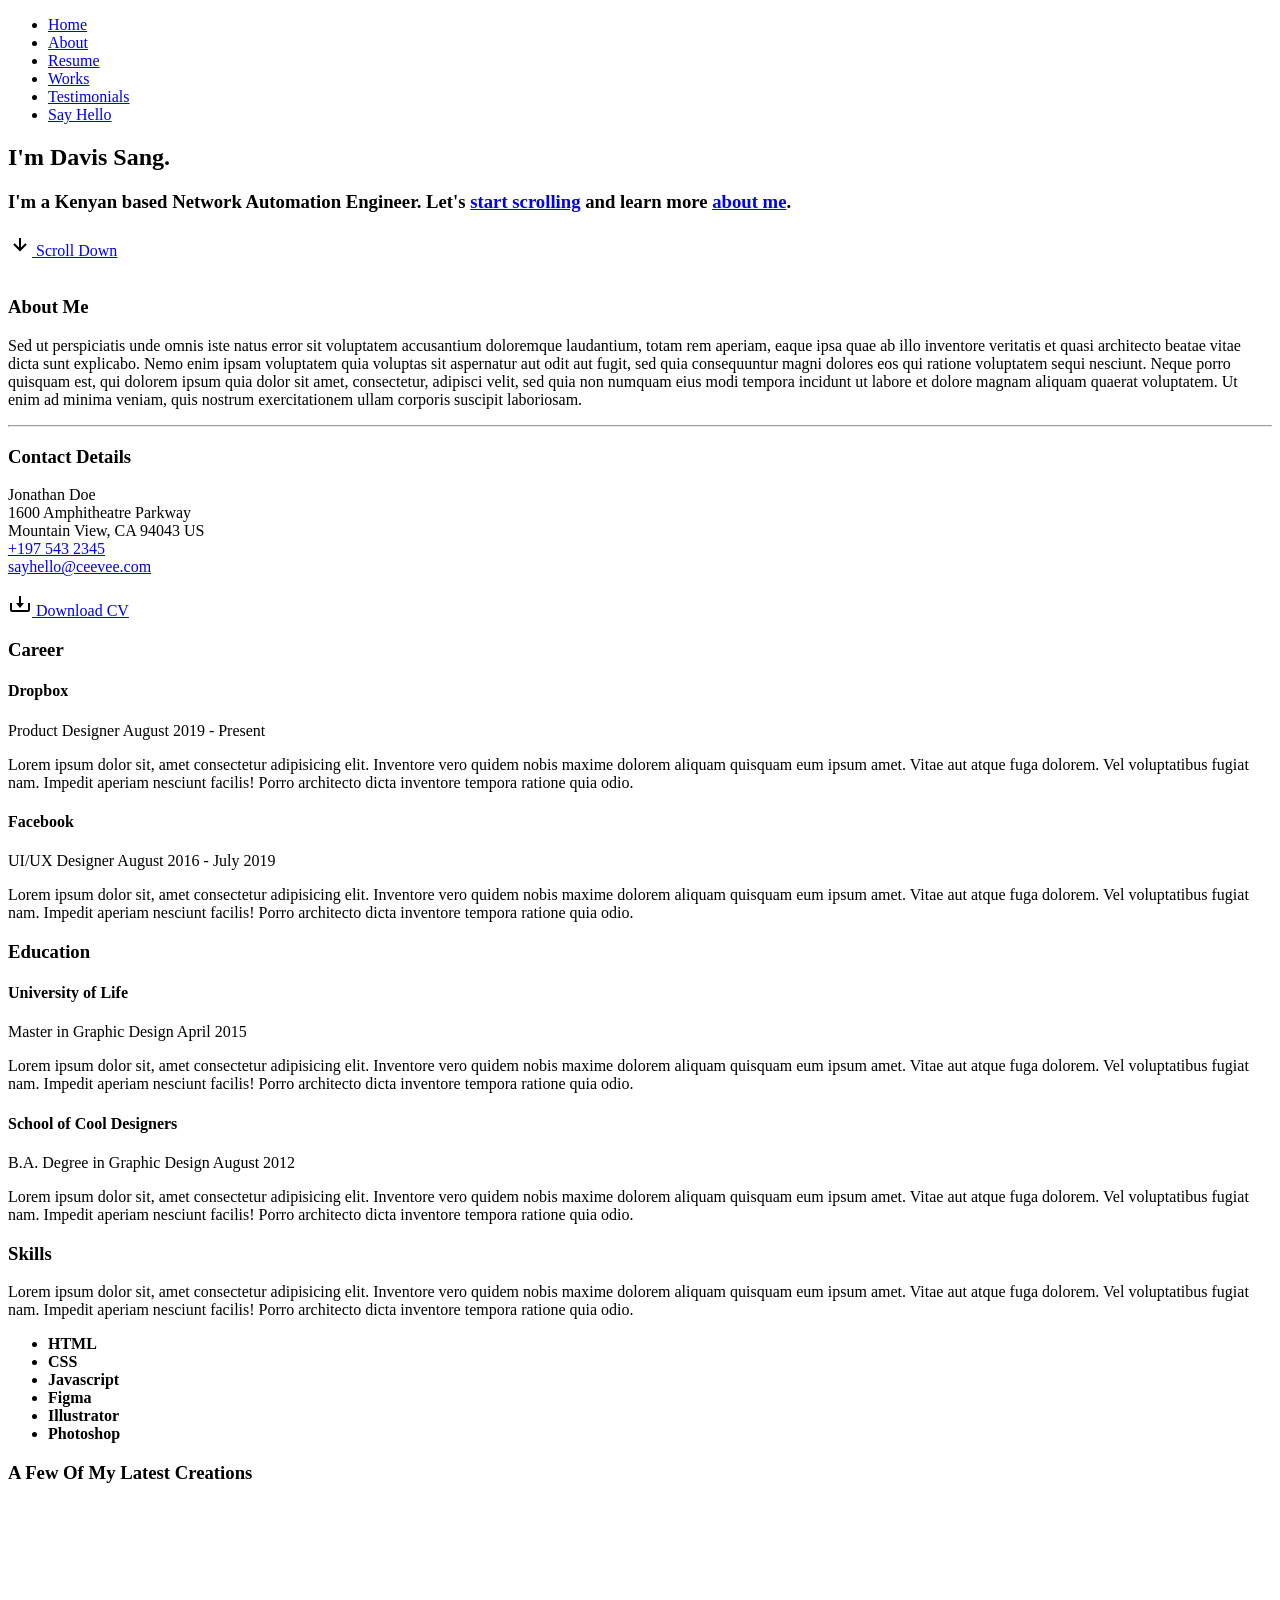
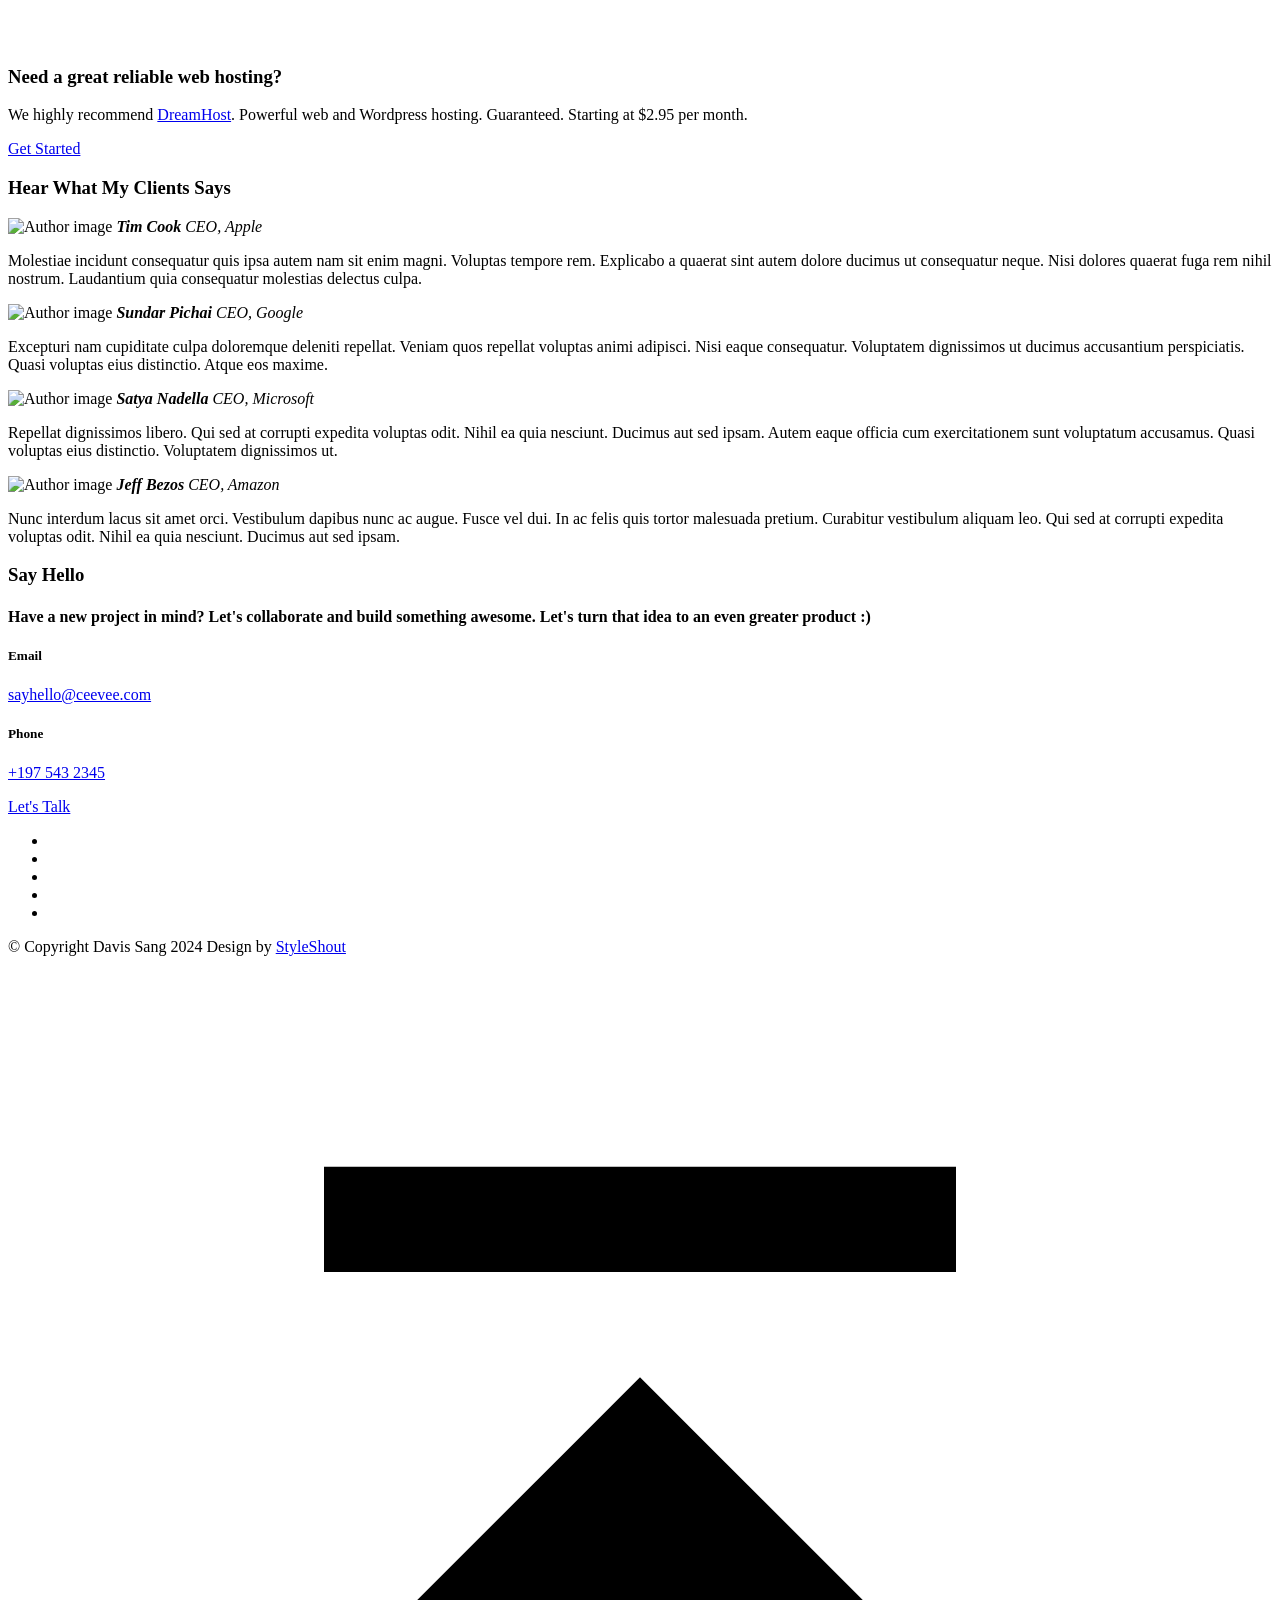
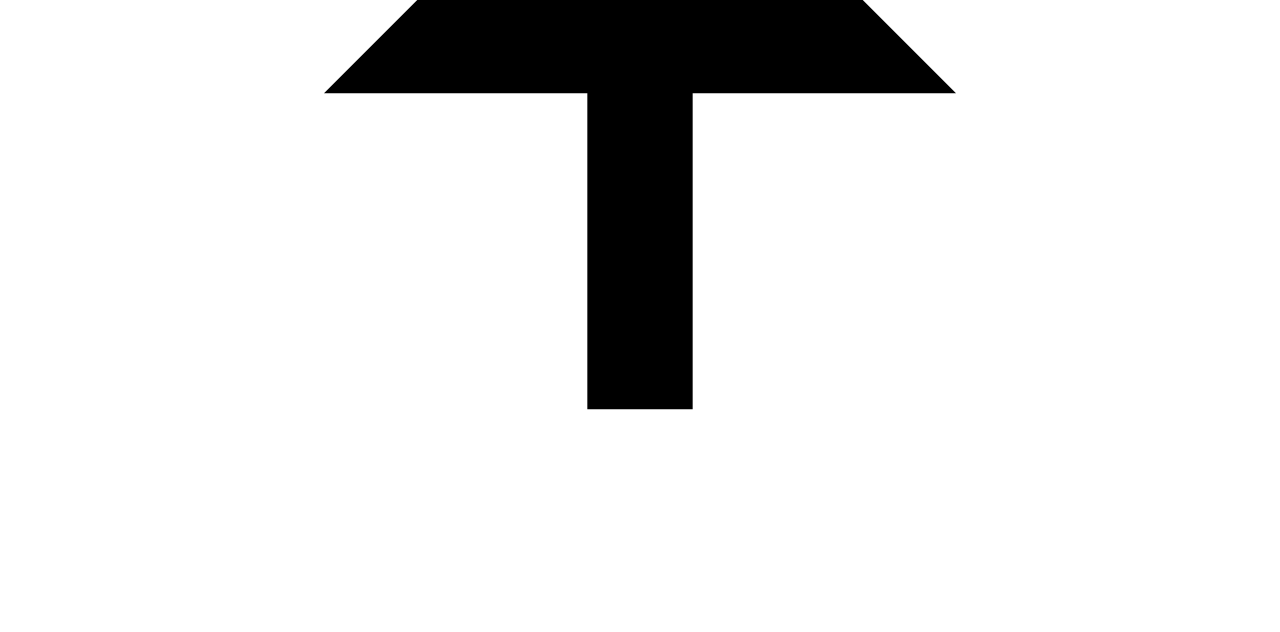
==== index.html @ 1fb1bf5a "chore: boiler plate files for cloud resume" ====
<!DOCTYPE html>
<html class="no-js" lang="en">

<head>

    <!--- basic page needs
    ================================================== -->
    <meta charset="utf-8">
    <title>Ceevee 2.0</title>
    <meta name="description" content="">
    <meta name="author" content="">

    <!-- mobile specific metas
    ================================================== -->
    <meta name="viewport" content="width=device-width, initial-scale=1">

    <!-- CSS
    ================================================== -->
    <link rel="stylesheet" href="css/styles.css">
    <link rel="stylesheet" href="css/vendor.css">

    <!-- script
    ================================================== -->
    <script defer src="js/vendor/fontawesome/all.min.js"></script>

    <!-- favicons
    ================================================== -->
    <link rel="apple-touch-icon" sizes="180x180" href="apple-touch-icon.png">
    <link rel="icon" type="image/png" sizes="32x32" href="favicon-32x32.png">
    <link rel="icon" type="image/png" sizes="16x16" href="favicon-16x16.png">
    <link rel="manifest" href="site.webmanifest">

</head>

<body id="top" class="ss-preload">


    <!-- preloader
    ================================================== -->
    <div id="preloader">
        <div id="loader"></div>
    </div>


    <!-- header
    ================================================== -->
    <header class="s-header">
        <div class="row s-header__nav-wrap">
            <nav class="s-header__nav">
                <ul>
                    <li class="current"><a class="smoothscroll" href="#hero">Home</a></li>
                    <li><a class="smoothscroll" href="#about">About</a></li>
                    <li><a class="smoothscroll" href="#resume">Resume</a></li>
                    <li><a class="smoothscroll" href="#portfolio">Works</a></li>
                    <li><a class="smoothscroll" href="#testimonials">Testimonials</a></li>
                    <li><a class="smoothscroll" href="#contact">Say Hello</a></li>
                </ul>
            </nav>
        </div> <!-- end row -->

        <a class="s-header__menu-toggle" href="#0" title="Menu">
            <span class="s-header__menu-icon"></span>
        </a>
    </header> <!-- end s-header -->


    <!-- hero
    ================================================== -->
    <section id="hero" class="s-hero target-section">

        <div class="s-hero__bg rellax" data-rellax-speed="-7"></div>

        <div class="row s-hero__content">
            <div class="column">

                <div class="s-hero__content-about">

                    <h1>I'm Davis Sang.</h1>

                    <h3>
                        I'm a Kenyan based <span> Network Automation Engineer</span>.
                        Let's <a class="smoothscroll" href="#about">start scrolling</a> and learn more <a
                            class="smoothscroll" href="#about">about me</a>.
                    </h3>

                    <div class="s-hero__content-social">
                        <a href="#0"><i class="fab fa-facebook-square" aria-hidden="true"></i></a>
                        <a href="#0"><i class="fab fa-twitter" aria-hidden="true"></i></a>
                        <a href="#0"><i class="fab fa-instagram" aria-hidden="true"></i></a>
                        <a href="#0"><i class="fab fa-dribbble" aria-hidden="true"></i></a>
                        <a href="#0"><i class="fab fa-behance" aria-hidden="true"></i></a>
                        <a href="#0"><i class="fab fa-linkedin" aria-hidden="true"></i></a>
                    </div>

                </div> <!-- end s-hero__content-about -->

            </div>
        </div> <!-- s-hero__content -->

        <div class="s-hero__scroll">
            <a href="#about" class="s-hero__scroll-link smoothscroll">
                <span class="scroll-arrow">
                    <svg xmlns="http://www.w3.org/2000/svg" width="24" height="24" viewBox="0 0 24 24"
                        style="fill:rgba(0, 0, 0, 1);transform:;-ms-filter:">
                        <path
                            d="M18.707 12.707L17.293 11.293 13 15.586 13 6 11 6 11 15.586 6.707 11.293 5.293 12.707 12 19.414z">
                        </path>
                    </svg>
                </span>
                <span class="scroll-text">Scroll Down</span>
            </a>
        </div> <!-- s-hero__scroll -->

    </section> <!-- end s-hero -->


    <!-- about
    ================================================== -->
    <section id="about" class="s-about target-section">

        <div class="row">
            <div class="column large-3 tab-12">
                <img class="s-about__pic" src="images/avatars/user-06.jpg" alt="">
            </div>
            <div class="column large-9 tab-12 s-about__content">
                <h3>About Me</h3>
                <p>
                    Sed ut perspiciatis unde omnis iste natus error sit voluptatem
                    accusantium doloremque laudantium, totam rem aperiam, eaque ipsa
                    quae ab illo inventore veritatis et quasi architecto beatae vitae
                    dicta sunt explicabo. Nemo enim ipsam voluptatem quia voluptas sit
                    aspernatur aut odit aut fugit, sed quia consequuntur magni dolores
                    eos qui ratione voluptatem sequi nesciunt. Neque porro quisquam est,
                    qui dolorem ipsum quia dolor sit amet, consectetur, adipisci velit,
                    sed quia non numquam eius modi tempora incidunt ut labore et dolore
                    magnam aliquam quaerat voluptatem. Ut enim ad minima veniam, quis
                    nostrum exercitationem ullam corporis suscipit laboriosam.
                </p>

                <hr>

                <div class="row s-about__content-bottom">
                    <div class="column w-1000-stack">
                        <h3>Contact Details</h3>

                        <p>
                            Jonathan Doe <br>
                            1600 Amphitheatre Parkway <br>
                            Mountain View, CA 94043 US <br>
                            <a href="tel:+1975432345">+197 543 2345</a> <br>
                            <a href="mailto:#0">sayhello@ceevee.com</a>
                        </p>

                    </div>
                    <div class="column w-1000-stack">
                        <a href="#0" class="btn btn--download">
                            <svg xmlns="http://www.w3.org/2000/svg" width="24" height="24" viewBox="0 0 24 24"
                                style="fill:rgba(0, 0, 0, 1);transform:;-ms-filter:">
                                <path d="M12 16L16 11 13 11 13 4 11 4 11 11 8 11z"></path>
                                <path d="M20,18H4v-7H2v7c0,1.103,0.897,2,2,2h16c1.103,0,2-0.897,2-2v-7h-2V18z"></path>
                            </svg>
                            Download CV
                        </a>
                    </div>
                </div>
            </div>
        </div> <!-- end row -->

    </section> <!-- end s-about -->


    <!-- resume
    ================================================== -->
    <section id="resume" class="s-resume target-section">

        <div class="row s-resume__section">
            <div class="column large-3 tab-12">
                <h3 class="section-header-allcaps">Career</h3>
            </div>
            <div class="column large-9 tab-12">
                <div class="resume-block">

                    <div class="resume-block__header">
                        <h4 class="h3">Dropbox</h4>
                        <p class="resume-block__header-meta">
                            <span>Product Designer</span>
                            <span class="resume-block__header-date">
                                August 2019 - Present
                            </span>
                        </p>
                    </div>

                    <p>
                        Lorem ipsum dolor sit, amet consectetur adipisicing elit. Inventore
                        vero quidem nobis maxime dolorem aliquam quisquam eum ipsum amet. Vitae
                        aut atque fuga dolorem. Vel voluptatibus fugiat nam. Impedit aperiam
                        nesciunt facilis! Porro architecto dicta inventore tempora ratione quia odio.
                    </p>

                </div> <!-- end resume-block -->

                <div class="resume-block">

                    <div class="resume-block__header">
                        <h4 class="h3">Facebook</h4>
                        <p class="resume-block__header-meta">
                            <span>UI/UX Designer</span>
                            <span class="resume-block__header-date">
                                August 2016 - July 2019
                            </span>
                        </p>
                    </div>

                    <p>
                        Lorem ipsum dolor sit, amet consectetur adipisicing elit. Inventore
                        vero quidem nobis maxime dolorem aliquam quisquam eum ipsum amet. Vitae
                        aut atque fuga dolorem. Vel voluptatibus fugiat nam. Impedit aperiam
                        nesciunt facilis! Porro architecto dicta inventore tempora ratione quia odio.
                    </p>

                </div> <!-- end resume-block -->
            </div>
        </div> <!-- s-resume__section -->


        <div class="row s-resume__section">
            <div class="column large-3 tab-12">
                <h3 class="section-header-allcaps">Education</h3>
            </div>
            <div class="column large-9 tab-12">
                <div class="resume-block">

                    <div class="resume-block__header">
                        <h4 class="h3">University of Life</h4>
                        <p class="resume-block__header-meta">
                            <span>Master in Graphic Design</span>
                            <span class="resume-block__header-date">
                                April 2015
                            </span>
                        </p>
                    </div>

                    <p>
                        Lorem ipsum dolor sit, amet consectetur adipisicing elit. Inventore
                        vero quidem nobis maxime dolorem aliquam quisquam eum ipsum amet. Vitae
                        aut atque fuga dolorem. Vel voluptatibus fugiat nam. Impedit aperiam
                        nesciunt facilis! Porro architecto dicta inventore tempora ratione quia odio.
                    </p>

                </div> <!-- end resume-block -->

                <div class="resume-block">

                    <div class="resume-block__header">
                        <h4 class="h3">School of Cool Designers</h4>
                        <p class="resume-block__header-meta">
                            <span>B.A. Degree in Graphic Design</span>
                            <span class="resume-block__header-date">
                                August 2012
                            </span>
                        </p>
                    </div>

                    <p>
                        Lorem ipsum dolor sit, amet consectetur adipisicing elit. Inventore
                        vero quidem nobis maxime dolorem aliquam quisquam eum ipsum amet. Vitae
                        aut atque fuga dolorem. Vel voluptatibus fugiat nam. Impedit aperiam
                        nesciunt facilis! Porro architecto dicta inventore tempora ratione quia odio.
                    </p>

                </div> <!-- end resume-block -->
            </div>
        </div> <!-- s-resume__section -->


        <div class="row s-resume__section">
            <div class="column large-3 tab-12">
                <h3 class="section-header-allcaps">Skills</h3>
            </div>
            <div class="column large-9 tab-12">
                <div class="resume-block">

                    <p>
                        Lorem ipsum dolor sit, amet consectetur adipisicing elit. Inventore
                        vero quidem nobis maxime dolorem aliquam quisquam eum ipsum amet. Vitae
                        aut atque fuga dolorem. Vel voluptatibus fugiat nam. Impedit aperiam
                        nesciunt facilis! Porro architecto dicta inventore tempora ratione quia odio.
                    </p>

                    <ul class="skill-bars-fat">
                        <li>
                            <div class="progress percent85"></div>
                            <strong>HTML</strong>
                        </li>
                        <li>
                            <div class="progress percent85"></div>
                            <strong>CSS</strong>
                        </li>
                        <li>
                            <div class="progress percent65"></div>
                            <strong>Javascript</strong>
                        </li>
                        <li>
                            <div class="progress percent90"></div>
                            <strong>Figma</strong>
                        </li>
                        <li>
                            <div class="progress percent75"></div>
                            <strong>Illustrator</strong>
                        </li>
                        <li>
                            <div class="progress percent60"></div>
                            <strong>Photoshop</strong>
                        </li>
                    </ul>

                </div> <!-- end resume-block -->

            </div>
        </div> <!-- s-resume__section -->

    </section> <!-- end s-resume -->


    <!-- portfolio
    ================================================== -->
    <section id="portfolio" class="s-portfolio target-section">

        <div class="row s-portfolio__header">
            <div class="column large-12">
                <h3>A Few Of My Latest Creations</h3>
            </div>
        </div>

        <div class="row collapse block-large-1-4 block-medium-1-3 block-tab-1-2 block-500-stack folio-list">

            <div class="column folio-item">
                <a href="#modal-01" class="folio-item__thumb">
                    <img src="images/portfolio/droplet.jpg" srcset="images/portfolio/droplet.jpg 1x, 
                                 images/portfolio/droplet@2x.jpg 2x" alt="">
                </a>
            </div> <!-- end folio-item -->

            <div class="column folio-item">
                <a href="#modal-02" class="folio-item__thumb">
                    <img src="images/portfolio/lamp.jpg" srcset="images/portfolio/lamp.jpg 1x, 
                                 images/portfolio/lamp@2x.jpg 2x" alt="">
                </a>
            </div> <!-- end folio-item -->

            <div class="column folio-item">
                <a href="#modal-03" class="folio-item__thumb">
                    <img src="images/portfolio/minimalismo.jpg" srcset="images/portfolio/minimalismo.jpg 1x, 
                                 images/portfolio/minimalismo@2x.jpg 2x" alt="">
                </a>
            </div> <!-- end folio-item -->

            <div class="column folio-item">
                <a href="#modal-04" class="folio-item__thumb">
                    <img src="images/portfolio/shutterbug.jpg" srcset="images/portfolio/shutterbug.jpg 1x, 
                                 images/portfolio/shutterbug@2x.jpg 2x" alt="">
                </a>
            </div> <!-- end folio-item -->

            <div class="column folio-item">
                <a href="#modal-05" class="folio-item__thumb">
                    <img src="images/portfolio/fuji.jpg" srcset="images/portfolio/fuji.jpg 1x, 
                                 images/portfolio/fuji@2x.jpg 2x" alt="">
                </a>
            </div> <!-- end folio-item -->

            <div class="column folio-item">
                <a href="#modal-06" class="folio-item__thumb">
                    <img src="images/portfolio/skaterboy.jpg" srcset="images/portfolio/skaterboy.jpg 1x, 
                                 images/portfolio/skaterboy@2x.jpg 2x" alt="">
                </a>
            </div> <!-- end folio-item -->

            <div class="column folio-item">
                <a href="#modal-07" class="folio-item__thumb">
                    <img src="images/portfolio/rucksack.jpg" srcset="images/portfolio/rucksack.jpg 1x, 
                                 images/portfolio/rucksack@2x.jpg 2x" alt="">
                </a>
            </div> <!-- end folio-item -->

            <div class="column folio-item">
                <a href="#modal-08" class="folio-item__thumb">
                    <img src="images/portfolio/sanddunes.jpg" srcset="images/portfolio/sanddunes.jpg 1x, 
                                 images/portfolio/sanddunes@2x.jpg 2x" alt="">
                </a>
            </div> <!-- end folio-item -->

        </div> <!-- end folio-list -->


        <!-- Modal Templates Popup
        =========================================================== -->
        <div id="modal-01" hidden>
            <div class="modal-popup">
                <img src="images/portfolio/gallery/g-droplet.jpg" alt="" />

                <div class="modal-popup__desc">
                    <h5>Droplet</h5>
                    <p>Odio soluta enim quos sit asperiores rerum rerum repudiandae cum. Vel voluptatem alias qui
                        assumenda iure et expedita voluptatem. Ratione officiis quae.</p>
                    <ul class="modal-popup__cat">
                        <li>Branding</li>
                        <li>Product Design</li>
                    </ul>
                </div>

                <a href="https://www.behance.net/" class="modal-popup__details">Project link</a>
            </div>
        </div> <!-- end modal -->

        <div id="modal-02" hidden>
            <div class="modal-popup">
                <img src="images/portfolio/gallery/g-lamp.jpg" alt="" />

                <div class="modal-popup__desc">
                    <h5>The Lamp</h5>
                    <p>Proin gravida nibh vel velit auctor aliquet. Aenean sollicitudin, lorem quis bibendum auctor,
                        nisi elit consequat ipsum, nec sagittis sem nibh id elit.</p>
                    <ul class="modal-popup__cat">
                        <li>Branding</li>
                    </ul>
                </div>

                <a href="https://www.behance.net/" class="modal-popup__details">Project link</a>
            </div>
        </div> <!-- end modal -->

        <div id="modal-03" hidden>
            <div class="modal-popup">
                <img src="images/portfolio/gallery/g-minimalismo.jpg" alt="" />

                <div class="modal-popup__desc">
                    <h5>Minimalismo</h5>
                    <p>Exercitationem reprehenderit quod explicabo consequatur aliquid ut magni ut. Deleniti quo
                        corrupti illum velit eveniet ratione necessitatibus ipsam mollitia.</p>
                    <ul class="modal-popup__cat">
                        <li>Product Design</li>
                    </ul>
                </div>

                <a href="https://www.behance.net/" class="modal-popup__details">Project link</a>
            </div>
        </div> <!-- end modal -->

        <div id="modal-04" hidden>
            <div class="modal-popup">
                <img src="images/portfolio/gallery/g-shutterbug.jpg" alt="" />

                <div class="modal-popup__desc">
                    <h5>Shutterbug</h5>
                    <p>Dolores velit qui quos nobis. Aliquam delectus voluptas quos possimus non voluptatem voluptas
                        voluptas. Est doloribus eligendi porro doloribus voluptatum.</p>
                    <ul class="modal-popup__cat">
                        <li>E-Commerce</li>
                    </ul>
                </div>

                <a href="https://www.behance.net/" class="modal-popup__details">Project link</a>
            </div>
        </div> <!-- end modal -->

        <div id="modal-05" hidden>
            <div class="modal-popup">

                <img src="images/portfolio/gallery/g-fuji.jpg" alt="" />

                <div class="modal-popup__desc">
                    <h5>Fuji</h5>
                    <p>Proin gravida nibh vel velit auctor aliquet. Aenean sollicitudin, lorem quis bibendum auctor,
                        nisi elit consequat ipsum, nec sagittis sem nibh id elit.</p>
                    <ul class="modal-popup__cat">
                        <li>Product Design</li>
                    </ul>
                </div>

                <a href="https://www.behance.net/" class="modal-popup__details">Project link</a>
            </div>
        </div> <!-- end modal -->

        <div id="modal-06" hidden>
            <div class="modal-popup">
                <img src="images/portfolio/gallery/g-skaterboy.jpg" alt="" />

                <div class="modal-popup__desc">
                    <h5>Skaterboy</h5>
                    <p>Quisquam vel libero consequuntur autem voluptas. Qui aut vero. Omnis fugit mollitia cupiditate
                        voluptas. Aenean sollicitudin, lorem quis bibendum auctor.</p>
                    <ul class="modal-popup__cat">
                        <li>Branding</li>
                        <li>Product Design</li>
                    </ul>
                </div>

                <a href="https://www.behance.net/" class="modal-popup__details">Project link</a>
            </div>
        </div> <!-- end modal -->

        <div id="modal-07" hidden>
            <div class="modal-popup">
                <img src="images/portfolio/gallery/g-rucksack.jpg" alt="" />

                <div class="modal-popup__desc">
                    <h5>Rucksack</h5>
                    <p>Odio soluta enim quos sit asperiores rerum rerum repudiandae cum. Vel voluptatem alias qui
                        assumenda iure et expedita voluptatem. Ratione officiis quae.</p>
                    <ul class="modal-popup__cat">
                        <li>Branding</li>
                        <li>Product Design</li>
                    </ul>
                </div>

                <a href="https://www.behance.net/" class="modal-popup__details">Project link</a>
            </div>
        </div> <!-- end modal -->

        <div id="modal-08" hidden>
            <div class="modal-popup">
                <img src="images/portfolio/gallery/g-sanddunes.jpg" alt="" />

                <div class="modal-popup__desc">
                    <h5>Sand Dunes</h5>
                    <p>Proin gravida nibh vel velit auctor aliquet. Aenean sollicitudin, lorem quis bibendum auctor,
                        nisi elit consequat ipsum, nec sagittis sem nibh id elit.</p>
                    <ul class="modal-popup__cat">
                        <li>Web Design</li>
                    </ul>
                </div>

                <a href="https://www.behance.net/" class="modal-popup__details">Project link</a>
            </div>
        </div> <!-- end modal -->


    </section> <!-- end s-portfolio -->


    <!-- CTA
    ================================================== -->
    <section class="s-cta">

        <div class="row">
            <div class="column">
                <h3 class="h2 section-desc">
                    Need a great reliable web hosting?
                </h3>
            </div>
        </div> <!-- end heading-block -->

        <div class="row cta-content">
            <div class="column">
                <p>
                    We highly recommend <a href="https://www.dreamhost.com/r.cgi?287326">DreamHost</a>.
                    Powerful web and Wordpress hosting. Guaranteed.
                    Starting at $2.95 per month.
                </p>

                <a href="https://www.dreamhost.com/r.cgi?287326" class="btn btn--primary h-full-width">Get Started</a>
            </div>
        </div> <!-- end cta-content -->

    </section> <!-- end s-cta -->


    <!-- testimonials
    ================================================== -->
    <section id="testimonials" class="s-testimonials target-section">

        <div class="s-testimonials__bg"></div>

        <div class="row s-testimonials__header">
            <div class="column large-12">
                <h3>Hear What My Clients Says</h3>
            </div>
        </div>

        <div class="row s-testimonials__content">

            <div class="column">

                <div class="swiper-container testimonial-slider">

                    <div class="swiper-wrapper">

                        <div class="testimonial-slider__slide swiper-slide">
                            <div class="testimonial-slider__author">
                                <img src="images/avatars/user-02.jpg" alt="Author image"
                                    class="testimonial-slider__avatar">
                                <cite class="testimonial-slider__cite">
                                    <strong>Tim Cook</strong>
                                    <span>CEO, Apple</span>
                                </cite>
                            </div>
                            <p>
                                Molestiae incidunt consequatur quis ipsa autem nam sit enim magni. Voluptas tempore rem.
                                Explicabo a quaerat sint autem dolore ducimus ut consequatur neque. Nisi dolores quaerat
                                fuga rem nihil nostrum.
                                Laudantium quia consequatur molestias delectus culpa.
                            </p>
                        </div> <!-- end testimonial-slider__slide -->

                        <div class="testimonial-slider__slide swiper-slide">
                            <div class="testimonial-slider__author">
                                <img src="images/avatars/user-03.jpg" alt="Author image"
                                    class="testimonial-slider__avatar">
                                <cite class="testimonial-slider__cite">
                                    <strong>Sundar Pichai</strong>
                                    <span>CEO, Google</span>
                                </cite>
                            </div>
                            <p>
                                Excepturi nam cupiditate culpa doloremque deleniti repellat. Veniam quos repellat
                                voluptas animi adipisci.
                                Nisi eaque consequatur. Voluptatem dignissimos ut ducimus accusantium perspiciatis.
                                Quasi voluptas eius distinctio. Atque eos maxime.
                            </p>
                        </div> <!-- end testimonial-slider__slide -->

                        <div class="testimonial-slider__slide swiper-slide">
                            <div class="testimonial-slider__author">
                                <img src="images/avatars/user-04.jpg" alt="Author image"
                                    class="testimonial-slider__avatar">
                                <cite class="testimonial-slider__cite">
                                    <strong>Satya Nadella</strong>
                                    <span>CEO, Microsoft</span>
                                </cite>
                            </div>
                            <p>
                                Repellat dignissimos libero. Qui sed at corrupti expedita voluptas odit. Nihil ea quia
                                nesciunt. Ducimus aut sed ipsam.
                                Autem eaque officia cum exercitationem sunt voluptatum accusamus. Quasi voluptas eius
                                distinctio.
                                Voluptatem dignissimos ut.
                            </p>
                        </div> <!-- end testimonial-slider__slide -->

                        <div class="testimonial-slider__slide swiper-slide">
                            <div class="testimonial-slider__author">
                                <img src="images/avatars/user-05.jpg" alt="Author image"
                                    class="testimonial-slider__avatar">
                                <cite class="testimonial-slider__cite">
                                    <strong>Jeff Bezos</strong>
                                    <span>CEO, Amazon</span>
                                </cite>
                            </div>
                            <p>
                                Nunc interdum lacus sit amet orci. Vestibulum dapibus nunc ac augue. Fusce vel dui. In
                                ac felis
                                quis tortor malesuada pretium. Curabitur vestibulum aliquam leo. Qui sed at corrupti
                                expedita voluptas odit.
                                Nihil ea quia nesciunt. Ducimus aut sed ipsam.
                            </p>
                        </div> <!-- end testimonial-slider__slide -->

                    </div> <!-- end testimonial slider swiper-wrapper -->

                    <div class="swiper-pagination"></div>

                </div> <!-- end swiper-container -->

            </div> <!-- end column -->

        </div> <!-- end row -->

    </section> <!-- end s-testimonials -->


    <!-- contact
    ================================================== -->
    <section id="contact" class="s-contact target-section">

        <div class="row s-contact__header">
            <div class="column large-12">
                <h3 class="section-header-allcaps">Say Hello</h3>
            </div>
        </div>

        <div class="row s-contact__content">

            <div class="column large-7 medium-12">

                <h4 class="huge-text">
                    Have a new project in mind? Let's collaborate and build something awesome.
                    Let's turn that idea to an even greater product :)
                </h4>

            </div>

            <div class="column large-4 medium-12">

                <div class="row contact-infos">
                    <div class="column large-12 medium-6 tab-12">
                        <div class="contact-block">
                            <h5 class="contact-block__header">
                                Email
                            </h5>
                            <p class="contact-block__content">
                                <a class="mailtoui" href="mailto:sayhello@ceevee.com">sayhello@ceevee.com</a>
                            </p>
                        </div> <!-- end contact-block -->
                    </div>
                    <div class="column large-12 medium-6 tab-12">
                        <div class="contact-block">
                            <h5 class="contact-block__header">
                                Phone
                            </h5>
                            <p class="contact-block__content">
                                <a href="tel:+1975432345">+197 543 2345</a>
                            </p>
                        </div> <!-- end contact-block -->
                    </div>

                    <div class="column large-12">
                        <a href="mailto:sayhello@ceevee.com" class="mailtoui btn btn--primary h-full-width">Let's
                            Talk</a>
                    </div>
                </div> <!-- end contact-infos -->

            </div>
        </div> <!-- s-contact__content -->

    </section> <!-- end s-contact -->


    <!-- footer
    ================================================== -->
    <footer class="s-footer">
        <div class="row">
            <div class="column large-4 medium-6 w-1000-stack s-footer__social-block">
                <ul class="s-footer__social">
                    <li><a href="#0"><i class="fab fa-facebook-f" aria-hidden="true"></i></a></li>
                    <li><a href="#0"><i class="fab fa-twitter" aria-hidden="true"></i></a></li>
                    <li><a href="#0"><i class="fab fa-instagram" aria-hidden="true"></i></a></li>
                    <li><a href="#0"><i class="fab fa-dribbble" aria-hidden="true"></i></a></li>
                    <li><a href="#0"><i class="fab fa-linkedin-in" aria-hidden="true"></i></a></li>
                </ul>
            </div>

            <div class="column large-7 medium-6 w-1000-stack ss-copyright">
                <span>© Copyright Davis Sang 2024</span>
                <span>Design by <a href="https://www.styleshout.com/">StyleShout</a></span>
            </div>
        </div>

        <div class="ss-go-top">
            <a class="smoothscroll" title="Back to Top" href="#top">
                <svg xmlns="http://www.w3.org/2000/svg" viewBox="0 0 24 24">
                    <path d="M6 4h12v2H6zm5 10v6h2v-6h5l-6-6-6 6z" />
                </svg>
            </a>
        </div> <!-- end ss-go-top -->
    </footer>


    <!-- Java Script
    ================================================== -->
    <script src="js/plugins.js"></script>
    <script src="js/main.js"></script>

</body>

</html>
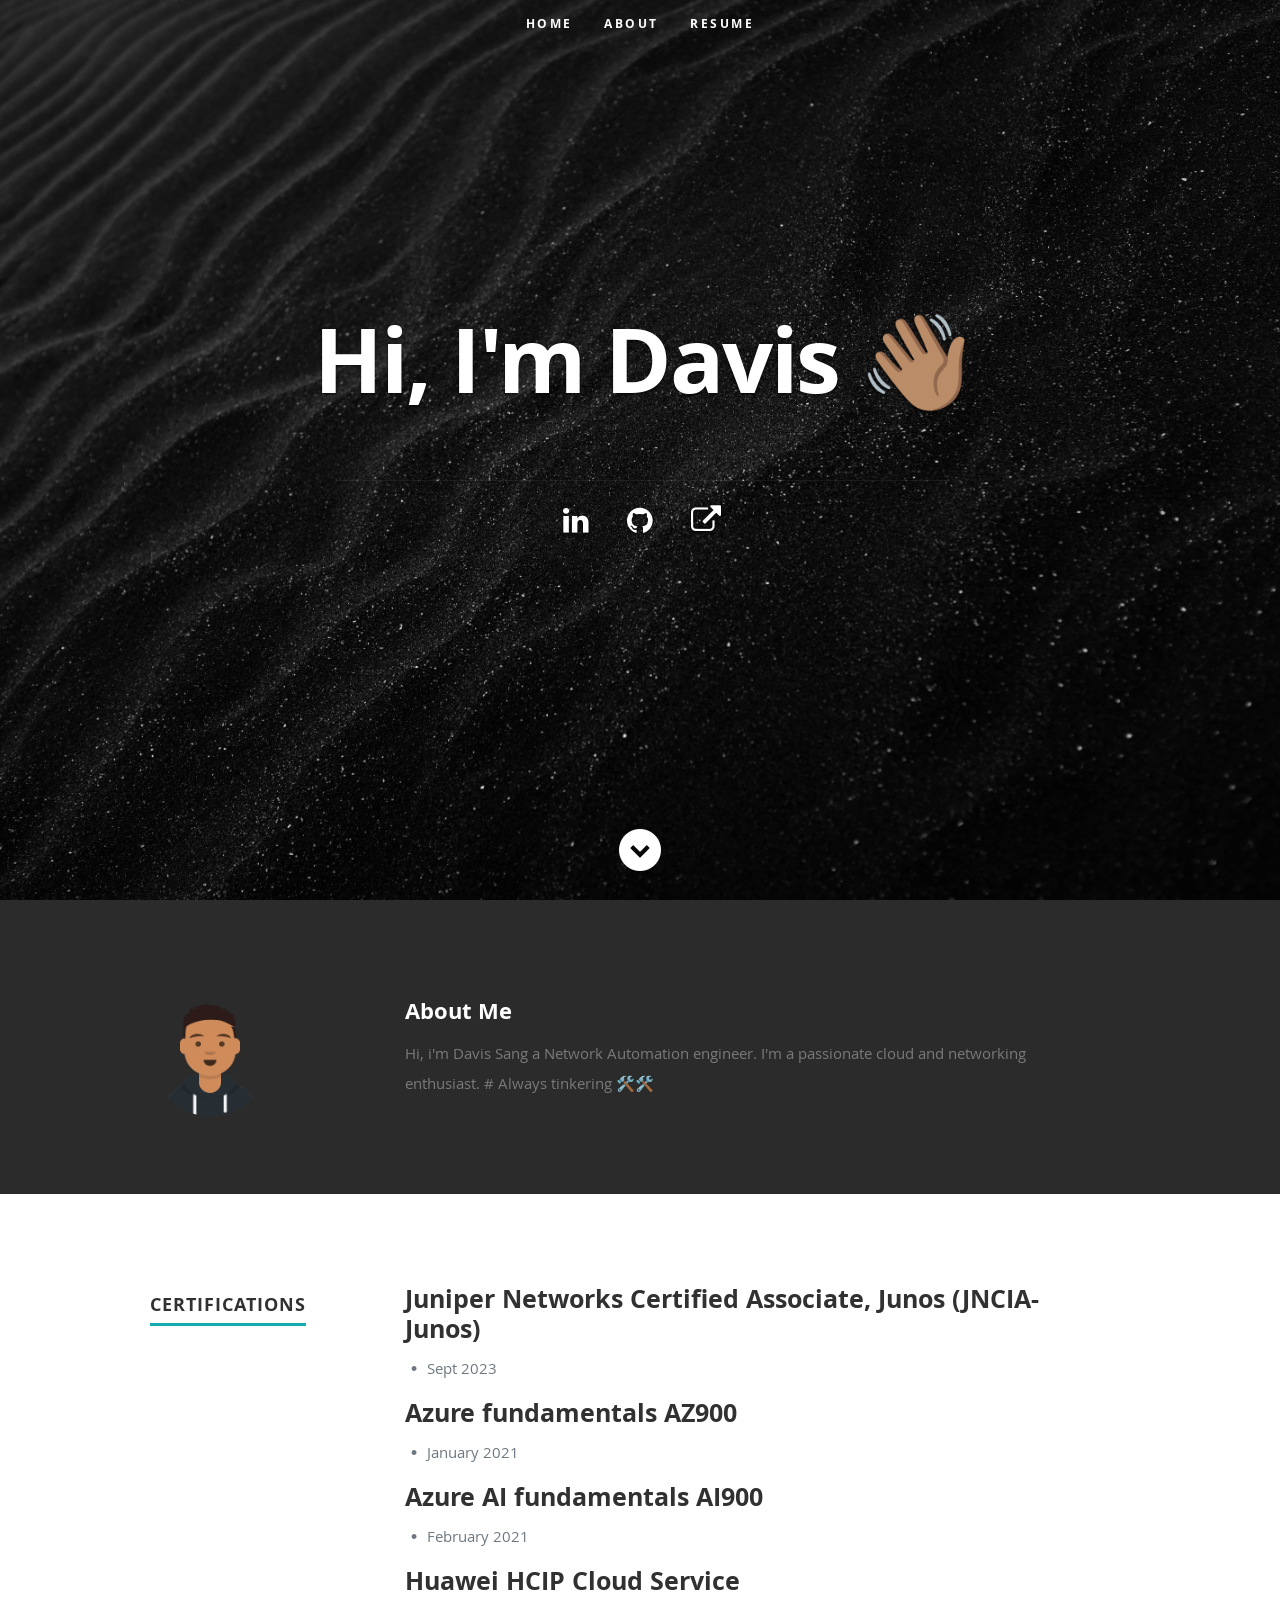
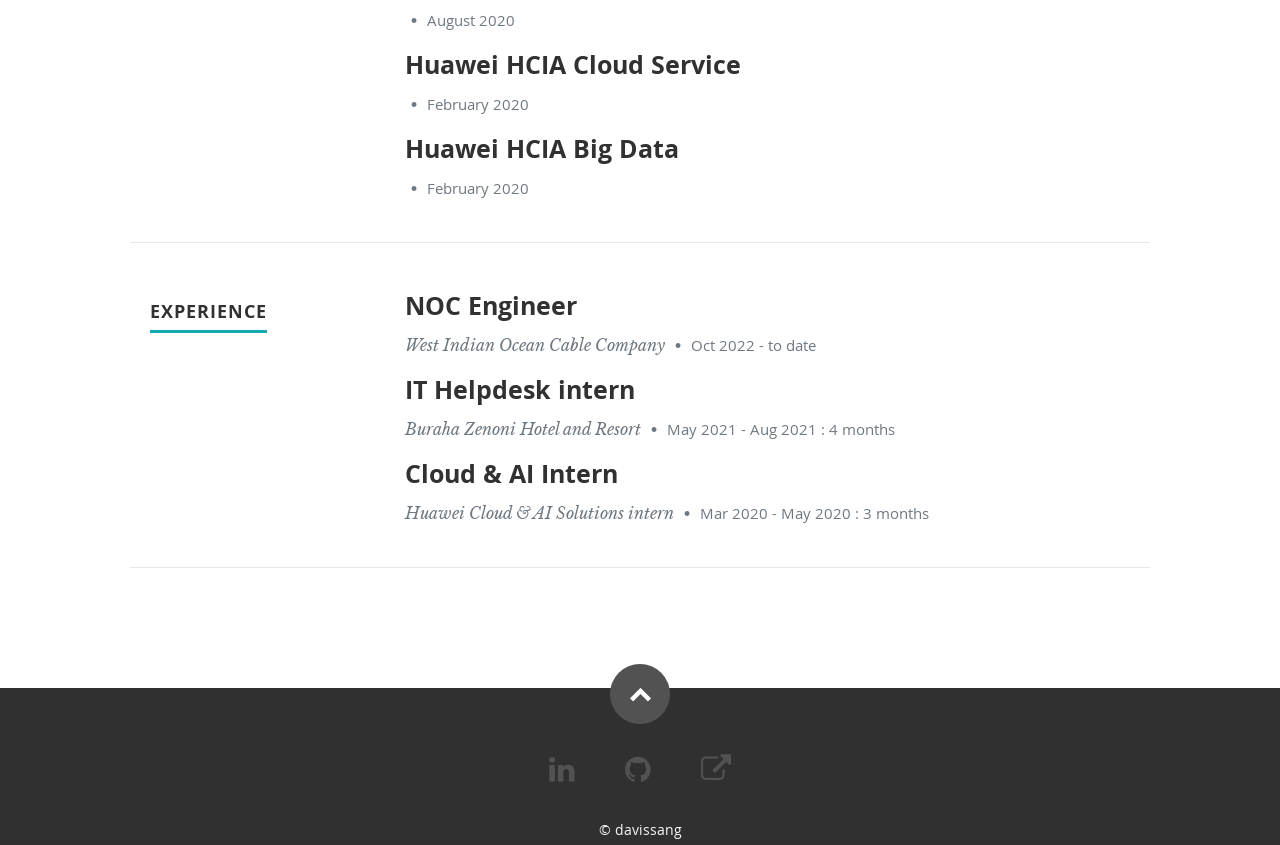
==== commit c19ed2a6: "chore(fix): clean boiler plate" ====
--- a/index.html
+++ b/index.html
@@ -1,765 +1,269 @@
 <!DOCTYPE html>
 <html class="no-js" lang="en">
-
 <head>
-
-    <!--- basic page needs
+   <!--- Basic Page Needs
+   ================================================== -->
+   <meta charset="utf-8">
+	<title>Davissang</title>
+	<meta name="description" content="">
+	<meta name="author" content="">
+
+   <!-- Mobile Specific Metas
+   ================================================== -->
+	<meta name="viewport" content="width=device-width, initial-scale=1, maximum-scale=1">
+
+	<!-- CSS
     ================================================== -->
-    <meta charset="utf-8">
-    <title>Ceevee 2.0</title>
-    <meta name="description" content="">
-    <meta name="author" content="">
-
-    <!-- mobile specific metas
-    ================================================== -->
-    <meta name="viewport" content="width=device-width, initial-scale=1">
-
-    <!-- CSS
-    ================================================== -->
-    <link rel="stylesheet" href="css/styles.css">
-    <link rel="stylesheet" href="css/vendor.css">
-
-    <!-- script
-    ================================================== -->
-    <script defer src="js/vendor/fontawesome/all.min.js"></script>
-
-    <!-- favicons
-    ================================================== -->
-    <link rel="apple-touch-icon" sizes="180x180" href="apple-touch-icon.png">
-    <link rel="icon" type="image/png" sizes="32x32" href="favicon-32x32.png">
-    <link rel="icon" type="image/png" sizes="16x16" href="favicon-16x16.png">
-    <link rel="manifest" href="site.webmanifest">
+   <link rel="stylesheet" href="css/default.css">
+	<link rel="stylesheet" href="css/layout.css">
+   <link rel="stylesheet" href="css/media-queries.css">
+   <link rel="stylesheet" href="css/magnific-popup.css">
+
+   <!-- Script
+   ================================================== -->
+	<script src="js/modernizr.js"></script>
+
+   <!-- Favicons
+	================================================== -->
+	<link rel="shortcut icon" href="images/favicon.png" >
 
 </head>
 
-<body id="top" class="ss-preload">
-
-
-    <!-- preloader
-    ================================================== -->
-    <div id="preloader">
-        <div id="loader"></div>
-    </div>
-
-
-    <!-- header
-    ================================================== -->
-    <header class="s-header">
-        <div class="row s-header__nav-wrap">
-            <nav class="s-header__nav">
-                <ul>
-                    <li class="current"><a class="smoothscroll" href="#hero">Home</a></li>
-                    <li><a class="smoothscroll" href="#about">About</a></li>
-                    <li><a class="smoothscroll" href="#resume">Resume</a></li>
-                    <li><a class="smoothscroll" href="#portfolio">Works</a></li>
-                    <li><a class="smoothscroll" href="#testimonials">Testimonials</a></li>
-                    <li><a class="smoothscroll" href="#contact">Say Hello</a></li>
-                </ul>
-            </nav>
-        </div> <!-- end row -->
-
-        <a class="s-header__menu-toggle" href="#0" title="Menu">
-            <span class="s-header__menu-icon"></span>
-        </a>
-    </header> <!-- end s-header -->
-
-
-    <!-- hero
-    ================================================== -->
-    <section id="hero" class="s-hero target-section">
-
-        <div class="s-hero__bg rellax" data-rellax-speed="-7"></div>
-
-        <div class="row s-hero__content">
-            <div class="column">
-
-                <div class="s-hero__content-about">
-
-                    <h1>I'm Davis Sang.</h1>
-
-                    <h3>
-                        I'm a Kenyan based <span> Network Automation Engineer</span>.
-                        Let's <a class="smoothscroll" href="#about">start scrolling</a> and learn more <a
-                            class="smoothscroll" href="#about">about me</a>.
-                    </h3>
-
-                    <div class="s-hero__content-social">
-                        <a href="#0"><i class="fab fa-facebook-square" aria-hidden="true"></i></a>
-                        <a href="#0"><i class="fab fa-twitter" aria-hidden="true"></i></a>
-                        <a href="#0"><i class="fab fa-instagram" aria-hidden="true"></i></a>
-                        <a href="#0"><i class="fab fa-dribbble" aria-hidden="true"></i></a>
-                        <a href="#0"><i class="fab fa-behance" aria-hidden="true"></i></a>
-                        <a href="#0"><i class="fab fa-linkedin" aria-hidden="true"></i></a>
-                    </div>
-
-                </div> <!-- end s-hero__content-about -->
-
-            </div>
-        </div> <!-- s-hero__content -->
-
-        <div class="s-hero__scroll">
-            <a href="#about" class="s-hero__scroll-link smoothscroll">
-                <span class="scroll-arrow">
-                    <svg xmlns="http://www.w3.org/2000/svg" width="24" height="24" viewBox="0 0 24 24"
-                        style="fill:rgba(0, 0, 0, 1);transform:;-ms-filter:">
-                        <path
-                            d="M18.707 12.707L17.293 11.293 13 15.586 13 6 11 6 11 15.586 6.707 11.293 5.293 12.707 12 19.414z">
-                        </path>
-                    </svg>
-                </span>
-                <span class="scroll-text">Scroll Down</span>
-            </a>
-        </div> <!-- s-hero__scroll -->
-
-    </section> <!-- end s-hero -->
-
-
-    <!-- about
-    ================================================== -->
-    <section id="about" class="s-about target-section">
-
-        <div class="row">
-            <div class="column large-3 tab-12">
-                <img class="s-about__pic" src="images/avatars/user-06.jpg" alt="">
-            </div>
-            <div class="column large-9 tab-12 s-about__content">
-                <h3>About Me</h3>
-                <p>
-                    Sed ut perspiciatis unde omnis iste natus error sit voluptatem
-                    accusantium doloremque laudantium, totam rem aperiam, eaque ipsa
-                    quae ab illo inventore veritatis et quasi architecto beatae vitae
-                    dicta sunt explicabo. Nemo enim ipsam voluptatem quia voluptas sit
-                    aspernatur aut odit aut fugit, sed quia consequuntur magni dolores
-                    eos qui ratione voluptatem sequi nesciunt. Neque porro quisquam est,
-                    qui dolorem ipsum quia dolor sit amet, consectetur, adipisci velit,
-                    sed quia non numquam eius modi tempora incidunt ut labore et dolore
-                    magnam aliquam quaerat voluptatem. Ut enim ad minima veniam, quis
-                    nostrum exercitationem ullam corporis suscipit laboriosam.
-                </p>
-
-                <hr>
-
-                <div class="row s-about__content-bottom">
-                    <div class="column w-1000-stack">
-                        <h3>Contact Details</h3>
-
-                        <p>
-                            Jonathan Doe <br>
-                            1600 Amphitheatre Parkway <br>
-                            Mountain View, CA 94043 US <br>
-                            <a href="tel:+1975432345">+197 543 2345</a> <br>
-                            <a href="mailto:#0">sayhello@ceevee.com</a>
-                        </p>
-
-                    </div>
-                    <div class="column w-1000-stack">
-                        <a href="#0" class="btn btn--download">
-                            <svg xmlns="http://www.w3.org/2000/svg" width="24" height="24" viewBox="0 0 24 24"
-                                style="fill:rgba(0, 0, 0, 1);transform:;-ms-filter:">
-                                <path d="M12 16L16 11 13 11 13 4 11 4 11 11 8 11z"></path>
-                                <path d="M20,18H4v-7H2v7c0,1.103,0.897,2,2,2h16c1.103,0,2-0.897,2-2v-7h-2V18z"></path>
-                            </svg>
-                            Download CV
-                        </a>
-                    </div>
+<body>
+
+   <!-- Header
+   ================================================== -->
+   <header id="home">
+
+      <nav id="nav-wrap">
+
+         <a class="mobile-btn" href="#nav-wrap" title="Show navigation">Show navigation</a>
+	      <a class="mobile-btn" href="#" title="Hide navigation">Hide navigation</a>
+
+         <ul id="nav" class="nav">
+            <li class="current"><a class="smoothscroll" href="#home">Home</a></li>
+            <li><a class="smoothscroll" href="#about">About</a></li>
+	         <li><a class="smoothscroll" href="#resume">Resume</a></li>
+         </ul> <!-- end #nav -->
+
+      </nav> <!-- end #nav-wrap -->
+
+      <div class="row banner">
+         <div class="banner-text">
+            <h1 class="responsive-headline">Hi, I'm Davis <span> &#128075;&#127997;</span></h1>
+            <h3> <a class="smoothscroll" href="#about"></a>
+            <a class="smoothscroll" href="#about"></a>.</h3>
+            <hr />
+            <ul class="social">
+               <li><a href="https://www.linkedin.com/in/davis-sang/"><i class="fa fa-linkedin"></i></a></li>
+               <li><a href="https://github.com/davissang"><i class="fa fa-github"></i></a></li>
+               <li><a href=""><i class="fa fa-external-link"></i></a></li>
+            </ul>
+         </div>
+      </div>
+
+      <p class="scrolldown">
+         <a class="smoothscroll" href="#about"><i class="icon-down-circle"></i></a>
+      </p>
+
+   </header> 
+   <!-- Header End -->
+
+   <main class = "main-page">
+   <!-- About Section
+   ================================================== -->
+   <section id="about">
+
+      <div class="row">
+
+         <div class="three columns">
+
+            <img class="profile-pic"  src="images/myavatar.png"alt="" />
+
+         </div>
+
+         <div class="nine columns main-col">
+
+            <h2>About Me</h2>
+
+            <p>
+               Hi, i'm Davis Sang a Network Automation engineer. I'm a passionate cloud and networking enthusiast.
+               # Always tinkering 🛠️🛠️ 
+            </p>
+
+         </div> <!-- end .main-col -->
+
+      </div>
+
+   </section> <!-- About Section End-->
+
+
+   <!-- Resume Section
+   ================================================== -->
+   <section id="resume">
+
+      <!-- Education
+      ----------------------------------------------- -->
+      <div class="row education">
+
+         <div class="three columns header-col">
+            <h1><span>Certifications</span></h1>
+         </div>
+
+         <div class="nine columns main-col">
+
+            <div class="row item">
+
+                <div class="twelve columns">
+ 
+                   <h3>Juniper Networks Certified Associate, Junos (JNCIA-Junos)</h3>
+                   <p class="info"><span>&bull;</span> <em class="date">Sept 2023</em></p>
+ 
                 </div>
-            </div>
-        </div> <!-- end row -->
-
-    </section> <!-- end s-about -->
-
-
-    <!-- resume
-    ================================================== -->
-    <section id="resume" class="s-resume target-section">
-
-        <div class="row s-resume__section">
-            <div class="column large-3 tab-12">
-                <h3 class="section-header-allcaps">Career</h3>
-            </div>
-            <div class="column large-9 tab-12">
-                <div class="resume-block">
-
-                    <div class="resume-block__header">
-                        <h4 class="h3">Dropbox</h4>
-                        <p class="resume-block__header-meta">
-                            <span>Product Designer</span>
-                            <span class="resume-block__header-date">
-                                August 2019 - Present
-                            </span>
-                        </p>
-                    </div>
-
-                    <p>
-                        Lorem ipsum dolor sit, amet consectetur adipisicing elit. Inventore
-                        vero quidem nobis maxime dolorem aliquam quisquam eum ipsum amet. Vitae
-                        aut atque fuga dolorem. Vel voluptatibus fugiat nam. Impedit aperiam
-                        nesciunt facilis! Porro architecto dicta inventore tempora ratione quia odio.
-                    </p>
-
-                </div> <!-- end resume-block -->
-
-                <div class="resume-block">
-
-                    <div class="resume-block__header">
-                        <h4 class="h3">Facebook</h4>
-                        <p class="resume-block__header-meta">
-                            <span>UI/UX Designer</span>
-                            <span class="resume-block__header-date">
-                                August 2016 - July 2019
-                            </span>
-                        </p>
-                    </div>
-
-                    <p>
-                        Lorem ipsum dolor sit, amet consectetur adipisicing elit. Inventore
-                        vero quidem nobis maxime dolorem aliquam quisquam eum ipsum amet. Vitae
-                        aut atque fuga dolorem. Vel voluptatibus fugiat nam. Impedit aperiam
-                        nesciunt facilis! Porro architecto dicta inventore tempora ratione quia odio.
-                    </p>
-
-                </div> <!-- end resume-block -->
-            </div>
-        </div> <!-- s-resume__section -->
-
-
-        <div class="row s-resume__section">
-            <div class="column large-3 tab-12">
-                <h3 class="section-header-allcaps">Education</h3>
-            </div>
-            <div class="column large-9 tab-12">
-                <div class="resume-block">
-
-                    <div class="resume-block__header">
-                        <h4 class="h3">University of Life</h4>
-                        <p class="resume-block__header-meta">
-                            <span>Master in Graphic Design</span>
-                            <span class="resume-block__header-date">
-                                April 2015
-                            </span>
-                        </p>
-                    </div>
-
-                    <p>
-                        Lorem ipsum dolor sit, amet consectetur adipisicing elit. Inventore
-                        vero quidem nobis maxime dolorem aliquam quisquam eum ipsum amet. Vitae
-                        aut atque fuga dolorem. Vel voluptatibus fugiat nam. Impedit aperiam
-                        nesciunt facilis! Porro architecto dicta inventore tempora ratione quia odio.
-                    </p>
-
-                </div> <!-- end resume-block -->
-
-                <div class="resume-block">
-
-                    <div class="resume-block__header">
-                        <h4 class="h3">School of Cool Designers</h4>
-                        <p class="resume-block__header-meta">
-                            <span>B.A. Degree in Graphic Design</span>
-                            <span class="resume-block__header-date">
-                                August 2012
-                            </span>
-                        </p>
-                    </div>
-
-                    <p>
-                        Lorem ipsum dolor sit, amet consectetur adipisicing elit. Inventore
-                        vero quidem nobis maxime dolorem aliquam quisquam eum ipsum amet. Vitae
-                        aut atque fuga dolorem. Vel voluptatibus fugiat nam. Impedit aperiam
-                        nesciunt facilis! Porro architecto dicta inventore tempora ratione quia odio.
-                    </p>
-
-                </div> <!-- end resume-block -->
-            </div>
-        </div> <!-- s-resume__section -->
-
-
-        <div class="row s-resume__section">
-            <div class="column large-3 tab-12">
-                <h3 class="section-header-allcaps">Skills</h3>
-            </div>
-            <div class="column large-9 tab-12">
-                <div class="resume-block">
-
-                    <p>
-                        Lorem ipsum dolor sit, amet consectetur adipisicing elit. Inventore
-                        vero quidem nobis maxime dolorem aliquam quisquam eum ipsum amet. Vitae
-                        aut atque fuga dolorem. Vel voluptatibus fugiat nam. Impedit aperiam
-                        nesciunt facilis! Porro architecto dicta inventore tempora ratione quia odio.
-                    </p>
-
-                    <ul class="skill-bars-fat">
-                        <li>
-                            <div class="progress percent85"></div>
-                            <strong>HTML</strong>
-                        </li>
-                        <li>
-                            <div class="progress percent85"></div>
-                            <strong>CSS</strong>
-                        </li>
-                        <li>
-                            <div class="progress percent65"></div>
-                            <strong>Javascript</strong>
-                        </li>
-                        <li>
-                            <div class="progress percent90"></div>
-                            <strong>Figma</strong>
-                        </li>
-                        <li>
-                            <div class="progress percent75"></div>
-                            <strong>Illustrator</strong>
-                        </li>
-                        <li>
-                            <div class="progress percent60"></div>
-                            <strong>Photoshop</strong>
-                        </li>
-                    </ul>
-
-                </div> <!-- end resume-block -->
-
-            </div>
-        </div> <!-- s-resume__section -->
-
-    </section> <!-- end s-resume -->
-
-
-    <!-- portfolio
-    ================================================== -->
-    <section id="portfolio" class="s-portfolio target-section">
-
-        <div class="row s-portfolio__header">
-            <div class="column large-12">
-                <h3>A Few Of My Latest Creations</h3>
-            </div>
-        </div>
-
-        <div class="row collapse block-large-1-4 block-medium-1-3 block-tab-1-2 block-500-stack folio-list">
-
-            <div class="column folio-item">
-                <a href="#modal-01" class="folio-item__thumb">
-                    <img src="images/portfolio/droplet.jpg" srcset="images/portfolio/droplet.jpg 1x, 
-                                 images/portfolio/droplet@2x.jpg 2x" alt="">
-                </a>
-            </div> <!-- end folio-item -->
-
-            <div class="column folio-item">
-                <a href="#modal-02" class="folio-item__thumb">
-                    <img src="images/portfolio/lamp.jpg" srcset="images/portfolio/lamp.jpg 1x, 
-                                 images/portfolio/lamp@2x.jpg 2x" alt="">
-                </a>
-            </div> <!-- end folio-item -->
-
-            <div class="column folio-item">
-                <a href="#modal-03" class="folio-item__thumb">
-                    <img src="images/portfolio/minimalismo.jpg" srcset="images/portfolio/minimalismo.jpg 1x, 
-                                 images/portfolio/minimalismo@2x.jpg 2x" alt="">
-                </a>
-            </div> <!-- end folio-item -->
-
-            <div class="column folio-item">
-                <a href="#modal-04" class="folio-item__thumb">
-                    <img src="images/portfolio/shutterbug.jpg" srcset="images/portfolio/shutterbug.jpg 1x, 
-                                 images/portfolio/shutterbug@2x.jpg 2x" alt="">
-                </a>
-            </div> <!-- end folio-item -->
-
-            <div class="column folio-item">
-                <a href="#modal-05" class="folio-item__thumb">
-                    <img src="images/portfolio/fuji.jpg" srcset="images/portfolio/fuji.jpg 1x, 
-                                 images/portfolio/fuji@2x.jpg 2x" alt="">
-                </a>
-            </div> <!-- end folio-item -->
-
-            <div class="column folio-item">
-                <a href="#modal-06" class="folio-item__thumb">
-                    <img src="images/portfolio/skaterboy.jpg" srcset="images/portfolio/skaterboy.jpg 1x, 
-                                 images/portfolio/skaterboy@2x.jpg 2x" alt="">
-                </a>
-            </div> <!-- end folio-item -->
-
-            <div class="column folio-item">
-                <a href="#modal-07" class="folio-item__thumb">
-                    <img src="images/portfolio/rucksack.jpg" srcset="images/portfolio/rucksack.jpg 1x, 
-                                 images/portfolio/rucksack@2x.jpg 2x" alt="">
-                </a>
-            </div> <!-- end folio-item -->
-
-            <div class="column folio-item">
-                <a href="#modal-08" class="folio-item__thumb">
-                    <img src="images/portfolio/sanddunes.jpg" srcset="images/portfolio/sanddunes.jpg 1x, 
-                                 images/portfolio/sanddunes@2x.jpg 2x" alt="">
-                </a>
-            </div> <!-- end folio-item -->
-
-        </div> <!-- end folio-list -->
-
-
-        <!-- Modal Templates Popup
-        =========================================================== -->
-        <div id="modal-01" hidden>
-            <div class="modal-popup">
-                <img src="images/portfolio/gallery/g-droplet.jpg" alt="" />
-
-                <div class="modal-popup__desc">
-                    <h5>Droplet</h5>
-                    <p>Odio soluta enim quos sit asperiores rerum rerum repudiandae cum. Vel voluptatem alias qui
-                        assumenda iure et expedita voluptatem. Ratione officiis quae.</p>
-                    <ul class="modal-popup__cat">
-                        <li>Branding</li>
-                        <li>Product Design</li>
-                    </ul>
+ 
+             </div> <!-- item end -->
+
+            <div class="row item">
+
+               <div class="twelve columns">
+
+                  <h3>Azure fundamentals AZ900</h3>
+                  <p class="info"><span>&bull;</span> <em class="date">January 2021</em></p>
+
+               </div>
+
+            </div> <!-- item end -->
+
+            <div class="row item">
+
+               <div class="twelve columns">
+
+                  <h3>Azure AI fundamentals AI900</h3>
+                  <p class="info"> <span>&bull;</span> <em class="date">February 2021</em></p>
+
+               </div>
+
+            </div> <!-- item end -->
+            <div class="row item">
+
+               <div class="twelve columns">
+
+                  <h3>Huawei HCIP Cloud Service</h3>
+                  <p class="info"> <span>&bull;</span> <em class="date">August 2020</em></p>
+
+               </div>
+
+            </div> <!-- item end -->
+            <div class="row item">
+
+               <div class="twelve columns">
+
+                  <h3>Huawei HCIA Cloud Service</h3>
+                  <p class="info"> <span>&bull;</span> <em class="date">February 2020</em></p>
+
+               </div>
+
+            </div> <!-- item end -->
+            <div class="row item">
+
+               <div class="twelve columns">
+
+                  <h3>Huawei HCIA Big Data</h3>
+                  <p class="info"> <span>&bull;</span> <em class="date">February 2020</em></p>
+
+               </div>
+
+            </div> <!-- item end -->
+
+         </div> <!-- main-col end -->
+
+      </div> <!-- End Education -->
+
+
+      <!-- Work
+      ----------------------------------------------- -->
+      <div class="row work">
+
+         <div class="three columns header-col">
+            <h1><span> Experience</span></h1>
+         </div>
+
+         <div class="nine columns main-col">
+
+            <div class="row item">
+
+                <div class="twelve columns">
+ 
+                   <h3>NOC Engineer </h3>
+                   <p class="info">West Indian Ocean Cable Company <span>&bull;</span> <em class="date"> Oct 2022 - to date</em></p>
+ 
                 </div>
-
-                <a href="https://www.behance.net/" class="modal-popup__details">Project link</a>
-            </div>
-        </div> <!-- end modal -->
-
-        <div id="modal-02" hidden>
-            <div class="modal-popup">
-                <img src="images/portfolio/gallery/g-lamp.jpg" alt="" />
-
-                <div class="modal-popup__desc">
-                    <h5>The Lamp</h5>
-                    <p>Proin gravida nibh vel velit auctor aliquet. Aenean sollicitudin, lorem quis bibendum auctor,
-                        nisi elit consequat ipsum, nec sagittis sem nibh id elit.</p>
-                    <ul class="modal-popup__cat">
-                        <li>Branding</li>
-                    </ul>
-                </div>
-
-                <a href="https://www.behance.net/" class="modal-popup__details">Project link</a>
-            </div>
-        </div> <!-- end modal -->
-
-        <div id="modal-03" hidden>
-            <div class="modal-popup">
-                <img src="images/portfolio/gallery/g-minimalismo.jpg" alt="" />
-
-                <div class="modal-popup__desc">
-                    <h5>Minimalismo</h5>
-                    <p>Exercitationem reprehenderit quod explicabo consequatur aliquid ut magni ut. Deleniti quo
-                        corrupti illum velit eveniet ratione necessitatibus ipsam mollitia.</p>
-                    <ul class="modal-popup__cat">
-                        <li>Product Design</li>
-                    </ul>
-                </div>
-
-                <a href="https://www.behance.net/" class="modal-popup__details">Project link</a>
-            </div>
-        </div> <!-- end modal -->
-
-        <div id="modal-04" hidden>
-            <div class="modal-popup">
-                <img src="images/portfolio/gallery/g-shutterbug.jpg" alt="" />
-
-                <div class="modal-popup__desc">
-                    <h5>Shutterbug</h5>
-                    <p>Dolores velit qui quos nobis. Aliquam delectus voluptas quos possimus non voluptatem voluptas
-                        voluptas. Est doloribus eligendi porro doloribus voluptatum.</p>
-                    <ul class="modal-popup__cat">
-                        <li>E-Commerce</li>
-                    </ul>
-                </div>
-
-                <a href="https://www.behance.net/" class="modal-popup__details">Project link</a>
-            </div>
-        </div> <!-- end modal -->
-
-        <div id="modal-05" hidden>
-            <div class="modal-popup">
-
-                <img src="images/portfolio/gallery/g-fuji.jpg" alt="" />
-
-                <div class="modal-popup__desc">
-                    <h5>Fuji</h5>
-                    <p>Proin gravida nibh vel velit auctor aliquet. Aenean sollicitudin, lorem quis bibendum auctor,
-                        nisi elit consequat ipsum, nec sagittis sem nibh id elit.</p>
-                    <ul class="modal-popup__cat">
-                        <li>Product Design</li>
-                    </ul>
-                </div>
-
-                <a href="https://www.behance.net/" class="modal-popup__details">Project link</a>
-            </div>
-        </div> <!-- end modal -->
-
-        <div id="modal-06" hidden>
-            <div class="modal-popup">
-                <img src="images/portfolio/gallery/g-skaterboy.jpg" alt="" />
-
-                <div class="modal-popup__desc">
-                    <h5>Skaterboy</h5>
-                    <p>Quisquam vel libero consequuntur autem voluptas. Qui aut vero. Omnis fugit mollitia cupiditate
-                        voluptas. Aenean sollicitudin, lorem quis bibendum auctor.</p>
-                    <ul class="modal-popup__cat">
-                        <li>Branding</li>
-                        <li>Product Design</li>
-                    </ul>
-                </div>
-
-                <a href="https://www.behance.net/" class="modal-popup__details">Project link</a>
-            </div>
-        </div> <!-- end modal -->
-
-        <div id="modal-07" hidden>
-            <div class="modal-popup">
-                <img src="images/portfolio/gallery/g-rucksack.jpg" alt="" />
-
-                <div class="modal-popup__desc">
-                    <h5>Rucksack</h5>
-                    <p>Odio soluta enim quos sit asperiores rerum rerum repudiandae cum. Vel voluptatem alias qui
-                        assumenda iure et expedita voluptatem. Ratione officiis quae.</p>
-                    <ul class="modal-popup__cat">
-                        <li>Branding</li>
-                        <li>Product Design</li>
-                    </ul>
-                </div>
-
-                <a href="https://www.behance.net/" class="modal-popup__details">Project link</a>
-            </div>
-        </div> <!-- end modal -->
-
-        <div id="modal-08" hidden>
-            <div class="modal-popup">
-                <img src="images/portfolio/gallery/g-sanddunes.jpg" alt="" />
-
-                <div class="modal-popup__desc">
-                    <h5>Sand Dunes</h5>
-                    <p>Proin gravida nibh vel velit auctor aliquet. Aenean sollicitudin, lorem quis bibendum auctor,
-                        nisi elit consequat ipsum, nec sagittis sem nibh id elit.</p>
-                    <ul class="modal-popup__cat">
-                        <li>Web Design</li>
-                    </ul>
-                </div>
-
-                <a href="https://www.behance.net/" class="modal-popup__details">Project link</a>
-            </div>
-        </div> <!-- end modal -->
-
-
-    </section> <!-- end s-portfolio -->
-
-
-    <!-- CTA
-    ================================================== -->
-    <section class="s-cta">
-
-        <div class="row">
-            <div class="column">
-                <h3 class="h2 section-desc">
-                    Need a great reliable web hosting?
-                </h3>
-            </div>
-        </div> <!-- end heading-block -->
-
-        <div class="row cta-content">
-            <div class="column">
-                <p>
-                    We highly recommend <a href="https://www.dreamhost.com/r.cgi?287326">DreamHost</a>.
-                    Powerful web and Wordpress hosting. Guaranteed.
-                    Starting at $2.95 per month.
-                </p>
-
-                <a href="https://www.dreamhost.com/r.cgi?287326" class="btn btn--primary h-full-width">Get Started</a>
-            </div>
-        </div> <!-- end cta-content -->
-
-    </section> <!-- end s-cta -->
-
-
-    <!-- testimonials
-    ================================================== -->
-    <section id="testimonials" class="s-testimonials target-section">
-
-        <div class="s-testimonials__bg"></div>
-
-        <div class="row s-testimonials__header">
-            <div class="column large-12">
-                <h3>Hear What My Clients Says</h3>
-            </div>
-        </div>
-
-        <div class="row s-testimonials__content">
-
-            <div class="column">
-
-                <div class="swiper-container testimonial-slider">
-
-                    <div class="swiper-wrapper">
-
-                        <div class="testimonial-slider__slide swiper-slide">
-                            <div class="testimonial-slider__author">
-                                <img src="images/avatars/user-02.jpg" alt="Author image"
-                                    class="testimonial-slider__avatar">
-                                <cite class="testimonial-slider__cite">
-                                    <strong>Tim Cook</strong>
-                                    <span>CEO, Apple</span>
-                                </cite>
-                            </div>
-                            <p>
-                                Molestiae incidunt consequatur quis ipsa autem nam sit enim magni. Voluptas tempore rem.
-                                Explicabo a quaerat sint autem dolore ducimus ut consequatur neque. Nisi dolores quaerat
-                                fuga rem nihil nostrum.
-                                Laudantium quia consequatur molestias delectus culpa.
-                            </p>
-                        </div> <!-- end testimonial-slider__slide -->
-
-                        <div class="testimonial-slider__slide swiper-slide">
-                            <div class="testimonial-slider__author">
-                                <img src="images/avatars/user-03.jpg" alt="Author image"
-                                    class="testimonial-slider__avatar">
-                                <cite class="testimonial-slider__cite">
-                                    <strong>Sundar Pichai</strong>
-                                    <span>CEO, Google</span>
-                                </cite>
-                            </div>
-                            <p>
-                                Excepturi nam cupiditate culpa doloremque deleniti repellat. Veniam quos repellat
-                                voluptas animi adipisci.
-                                Nisi eaque consequatur. Voluptatem dignissimos ut ducimus accusantium perspiciatis.
-                                Quasi voluptas eius distinctio. Atque eos maxime.
-                            </p>
-                        </div> <!-- end testimonial-slider__slide -->
-
-                        <div class="testimonial-slider__slide swiper-slide">
-                            <div class="testimonial-slider__author">
-                                <img src="images/avatars/user-04.jpg" alt="Author image"
-                                    class="testimonial-slider__avatar">
-                                <cite class="testimonial-slider__cite">
-                                    <strong>Satya Nadella</strong>
-                                    <span>CEO, Microsoft</span>
-                                </cite>
-                            </div>
-                            <p>
-                                Repellat dignissimos libero. Qui sed at corrupti expedita voluptas odit. Nihil ea quia
-                                nesciunt. Ducimus aut sed ipsam.
-                                Autem eaque officia cum exercitationem sunt voluptatum accusamus. Quasi voluptas eius
-                                distinctio.
-                                Voluptatem dignissimos ut.
-                            </p>
-                        </div> <!-- end testimonial-slider__slide -->
-
-                        <div class="testimonial-slider__slide swiper-slide">
-                            <div class="testimonial-slider__author">
-                                <img src="images/avatars/user-05.jpg" alt="Author image"
-                                    class="testimonial-slider__avatar">
-                                <cite class="testimonial-slider__cite">
-                                    <strong>Jeff Bezos</strong>
-                                    <span>CEO, Amazon</span>
-                                </cite>
-                            </div>
-                            <p>
-                                Nunc interdum lacus sit amet orci. Vestibulum dapibus nunc ac augue. Fusce vel dui. In
-                                ac felis
-                                quis tortor malesuada pretium. Curabitur vestibulum aliquam leo. Qui sed at corrupti
-                                expedita voluptas odit.
-                                Nihil ea quia nesciunt. Ducimus aut sed ipsam.
-                            </p>
-                        </div> <!-- end testimonial-slider__slide -->
-
-                    </div> <!-- end testimonial slider swiper-wrapper -->
-
-                    <div class="swiper-pagination"></div>
-
-                </div> <!-- end swiper-container -->
-
-            </div> <!-- end column -->
-
-        </div> <!-- end row -->
-
-    </section> <!-- end s-testimonials -->
-
-
-    <!-- contact
-    ================================================== -->
-    <section id="contact" class="s-contact target-section">
-
-        <div class="row s-contact__header">
-            <div class="column large-12">
-                <h3 class="section-header-allcaps">Say Hello</h3>
-            </div>
-        </div>
-
-        <div class="row s-contact__content">
-
-            <div class="column large-7 medium-12">
-
-                <h4 class="huge-text">
-                    Have a new project in mind? Let's collaborate and build something awesome.
-                    Let's turn that idea to an even greater product :)
-                </h4>
-
-            </div>
-
-            <div class="column large-4 medium-12">
-
-                <div class="row contact-infos">
-                    <div class="column large-12 medium-6 tab-12">
-                        <div class="contact-block">
-                            <h5 class="contact-block__header">
-                                Email
-                            </h5>
-                            <p class="contact-block__content">
-                                <a class="mailtoui" href="mailto:sayhello@ceevee.com">sayhello@ceevee.com</a>
-                            </p>
-                        </div> <!-- end contact-block -->
-                    </div>
-                    <div class="column large-12 medium-6 tab-12">
-                        <div class="contact-block">
-                            <h5 class="contact-block__header">
-                                Phone
-                            </h5>
-                            <p class="contact-block__content">
-                                <a href="tel:+1975432345">+197 543 2345</a>
-                            </p>
-                        </div> <!-- end contact-block -->
-                    </div>
-
-                    <div class="column large-12">
-                        <a href="mailto:sayhello@ceevee.com" class="mailtoui btn btn--primary h-full-width">Let's
-                            Talk</a>
-                    </div>
-                </div> <!-- end contact-infos -->
-
-            </div>
-        </div> <!-- s-contact__content -->
-
-    </section> <!-- end s-contact -->
-
-
-    <!-- footer
-    ================================================== -->
-    <footer class="s-footer">
-        <div class="row">
-            <div class="column large-4 medium-6 w-1000-stack s-footer__social-block">
-                <ul class="s-footer__social">
-                    <li><a href="#0"><i class="fab fa-facebook-f" aria-hidden="true"></i></a></li>
-                    <li><a href="#0"><i class="fab fa-twitter" aria-hidden="true"></i></a></li>
-                    <li><a href="#0"><i class="fab fa-instagram" aria-hidden="true"></i></a></li>
-                    <li><a href="#0"><i class="fab fa-dribbble" aria-hidden="true"></i></a></li>
-                    <li><a href="#0"><i class="fab fa-linkedin-in" aria-hidden="true"></i></a></li>
-                </ul>
-            </div>
-
-            <div class="column large-7 medium-6 w-1000-stack ss-copyright">
-                <span>© Copyright Davis Sang 2024</span>
-                <span>Design by <a href="https://www.styleshout.com/">StyleShout</a></span>
-            </div>
-        </div>
-
-        <div class="ss-go-top">
-            <a class="smoothscroll" title="Back to Top" href="#top">
-                <svg xmlns="http://www.w3.org/2000/svg" viewBox="0 0 24 24">
-                    <path d="M6 4h12v2H6zm5 10v6h2v-6h5l-6-6-6 6z" />
-                </svg>
-            </a>
-        </div> <!-- end ss-go-top -->
-    </footer>
-
-
-    <!-- Java Script
-    ================================================== -->
-    <script src="js/plugins.js"></script>
-    <script src="js/main.js"></script>
+ 
+             </div> <!-- item end -->            
+            
+            <div class="row item">
+
+               <div class="twelve columns">
+
+                  <h3> IT Helpdesk intern </h3>
+                  <p class="info"> Buraha Zenoni Hotel and Resort <span>&bull;</span> <em class="date">May 2021 - Aug 2021 : 4 months</em></p>
+
+
+               </div>
+
+            </div> <!-- item end -->
+
+            <div class="row item">
+
+               <div class="twelve columns">
+
+                  <h3>Cloud & AI Intern </h3>
+                  <p class="info">Huawei Cloud & AI Solutions intern <span>&bull;</span> <em class="date">Mar 2020 - May 2020  : 3 months</em></p>
+
+               </div>
+
+            </div> <!-- item end -->
+
+            
+
+         </div> <!-- main-col end -->
+
+      </div> <!-- End Work -->
+   </main>
+   <!-- footer================================================== -->
+   <footer>
+
+      <div class="row">
+
+         <div class="twelve columns">
+
+            <ul class="social-links">
+               <li><a href="https://www.linkedin.com/in/davis-sang/"><i class="fa fa-linkedin"></i></a></li>
+               <li><a href="https://github.com/davissang"><i class="fa fa-github"></i></a></li>
+               <li><a href=""><i class="fa fa-external-link"></i></a></li>
+            </ul>
+            <ul class="copyright">
+               <li>&copy; davissang</li>
+            </ul>
+
+         </div>
+
+         <div id="go-top"><a class="smoothscroll" title="Back to Top" href="#home"><i class="icon-up-open"></i></a></div>
+
+      </div>
+
+   </footer> <!-- Footer End-->
+
+   <!-- Java Script
+   ================================================== -->
+   <script src="http://ajax.googleapis.com/ajax/libs/jquery/1.10.2/jquery.min.js"></script>
+   <script>window.jQuery || document.write('<script src="js/jquery-1.10.2.min.js"><\/script>')</script>
+   <script type="text/javascript" src="js/jquery-migrate-1.2.1.min.js"></script>
+   <script src="js/jquery.flexslider.js"></script>
+   <script src="js/waypoints.js"></script>
+   <script src="js/jquery.fittext.js"></script>
+   <script src="js/magnific-popup.js"></script>
+   <script src="js/init.js"></script>
 
 </body>
 
--- a/css/default.css
+++ b/css/default.css
@@ -0,0 +1,805 @@
+/*
+=====================================================================
+*   Ceevee v1.0 Default Stylesheet
+*   url: styleshout.com
+*   03-17-2014
+=====================================================================
+
+TOC:
+a. Webfonts and Icon fonts
+b. Reset
+c. Default Styles
+   1. Basic
+   2. Typography
+   3. Links
+   4. Images
+   5. Buttons
+   6. Forms
+d. Grid
+e. Others
+   1. Clearing
+   2. Misc
+
+=====================================================================  */
+
+/* ------------------------------------------------------------------ */
+/* a. Webfonts and Icon fonts
+ ------------------------------------------------------------------ */
+
+@import url("fonts.css");
+@import url("fontello/css/fontello.css");
+@import url("font-awesome/css/font-awesome.min.css");
+
+/* ------------------------------------------------------------------
+/* b. Reset
+      Adapted from:
+      Normalize.css - https://github.com/necolas/normalize.css/
+      HTML5 Doctor Reset - html5doctor.com/html-5-reset-stylesheet/
+/* ------------------------------------------------------------------ */
+
+html, body, div, span, object, iframe,
+h1, h2, h3, h4, h5, h6, p, blockquote, pre,
+abbr, address, cite, code,
+del, dfn, em, img, ins, kbd, q, samp,
+small, strong, sub, sup, var,
+b, i,
+dl, dt, dd, ol, ul, li,
+fieldset, form, label, legend,
+table, caption, tbody, tfoot, thead, tr, th, td,
+article, aside, canvas, details, figcaption, figure,
+footer, header, hgroup, menu, nav, section, summary,
+time, mark, audio, video {
+   margin: 0;
+   padding: 0;
+   border: 0;
+   outline: 0;
+   font-size: 100%;
+   vertical-align: baseline;
+   background: transparent;
+}
+
+article,aside,details,figcaption,figure,
+footer,header,hgroup,menu,nav,section {
+   display: block;
+}
+
+audio,
+canvas,
+video {
+   display: inline-block;
+}
+
+audio:not([controls]) {
+   display: none;
+   height: 0;
+}
+
+[hidden] { display: none; }
+
+code, kbd, pre, samp {
+   font-family: monospace, serif;
+   font-size: 1em;
+}
+
+pre {
+   white-space: pre;
+   white-space: pre-wrap;
+   word-wrap: break-word;
+}
+
+blockquote, q { quotes: &#8220 &#8220; }
+
+blockquote:before, blockquote:after,
+q:before, q:after {
+   content: '';
+   content: none;
+}
+
+ins {
+   background-color: #ff9;
+   color: #000;
+   text-decoration: none;
+}
+
+mark {
+   background-color: #A7F4F6;
+   color: #555;
+}
+
+del { text-decoration: line-through; }
+
+abbr[title], dfn[title] {
+   border-bottom: 1px dotted;
+   cursor: help;
+}
+
+table {
+   border-collapse: collapse;
+   border-spacing: 0;
+}
+
+
+/* ------------------------------------------------------------------ */
+/* c. Default and Basic Styles
+      Adapted from:
+      Skeleton CSS Framework - http://www.getskeleton.com/
+      Typeplate Typographic Starter Kit - http://typeplate.com/
+/* ------------------------------------------------------------------ */
+
+/*  1. Basic  ------------------------------------------------------- */
+
+*,
+*:before,
+*:after {
+   -moz-box-sizing: border-box;
+   -webkit-box-sizing: border-box;
+   box-sizing: border-box;
+}
+
+html {
+   font-size: 62.5%;
+   -webkit-font-smoothing: antialiased;
+}
+
+body {
+   background: #fff;
+   font-family: 'opensans-regular', sans-serif;
+   font-weight: normal;
+   font-size: 15px;
+   line-height: 30px;
+	color: #838C95;
+
+   -webkit-font-smoothing: antialiased; /* Fix for webkit rendering */
+	-webkit-text-size-adjust: 100%;
+}
+
+/*  2. Typography
+       Vertical rhythm with leading derived from 6
+--------------------------------------------------------------------- */
+
+h1, h2, h3, h4, h5, h6 {
+   color: #313131;
+	font-family: 'opensans-bold', sans-serif;
+   font-weight: normal;
+}
+h1 a, h2 a, h3 a, h4 a, h5 a, h6 a { font-weight: inherit; }
+h1 { font-size: 38px; line-height: 42px; margin-bottom: 12px; letter-spacing: -1px; }
+h2 { font-size: 28px; line-height: 36px; margin-bottom: 6px; }
+h3 { font-size: 22px; line-height: 30px; margin-bottom: 12px; }
+h4 { font-size: 20px; line-height: 30px; margin-bottom: 6px; }
+h5 { font-size: 18px; line-height: 30px; }
+h6 { font-size: 14px; line-height: 30px; }
+.subheader { }
+
+p { margin: 0 0 30px 0; }
+p img { margin: 0; }
+p.lead {
+   font: 19px/36px 'opensans-light', sans-serif;
+   margin-bottom: 18px;
+}
+
+/* for 'em' and 'strong' tags, font-size and line-height should be same with
+the body tag due to rendering problems in some browsers */
+em { font: 15px/30px 'opensans-italic', sans-serif; }
+strong, b { font: 15px/30px 'opensans-bold', sans-serif; }
+small { font-size: 11px; line-height: inherit; }
+
+/*	Blockquotes */
+blockquote {
+   margin: 30px 0px;
+   padding-left: 40px;
+   position: relative;
+}
+blockquote:before {
+   content: "\201C";
+   opacity: 0.45;
+   font-size: 80px;
+   line-height: 0px;
+   margin: 0;
+   font-family: arial, sans-serif;
+
+   position: absolute;
+   top:  30px;
+	left: 0;
+}
+blockquote p {
+   font-family: 'librebaskerville-italic', serif;
+   padding: 0;
+   font-size: 18px;
+   line-height: 36px;
+}
+blockquote cite {
+   display: block;
+   font-size: 12px;
+   font-style: normal;
+   line-height: 18px;
+}
+blockquote cite:before { content: "\2014 \0020"; }
+blockquote cite a,
+blockquote cite a:visited { color: #8B9798; border: none }
+
+/* ---------------------------------------------------------------------
+/*  Pull Quotes Markup
+/*
+    <aside class="pull-quote">
+		<blockquote>
+			<p></p>
+		</blockquote>
+	 </aside>
+/*
+/* --------------------------------------------------------------------- */
+.pull-quote {
+   position: relative;
+	padding: 18px 30px 18px 0px;
+}
+.pull-quote:before,
+.pull-quote:after {
+	height: 1em;
+	opacity: 0.45;
+	position: absolute;
+	font-size: 80px;
+   font-family: Arial, Sans-Serif;
+}
+.pull-quote:before {
+	content: "\201C";
+	top:  33px;
+	left: 0;
+}
+.pull-quote:after {
+	content: '\201D';
+	bottom: -33px;
+	right: 0;
+}
+.pull-quote blockquote {
+   margin: 0;
+}
+.pull-quote blockquote:before {
+   content: none;
+}
+
+/* Abbreviations */
+abbr {
+   font-family: 'opensans-bold', sans-serif;
+	font-variant: small-caps;
+	text-transform: lowercase;
+   letter-spacing: .5px;
+	color: gray;
+}
+abbr:hover { cursor: help; }
+
+/* drop cap */
+.drop-cap:first-letter {
+	float: left;
+	margin: 0;
+	padding: 14px 6px 0 0;
+	font-size: 84px;
+	font-family: /* Copperplate */ 'opensans-bold', sans-serif;
+   line-height: 60px;
+	text-indent: 0;
+	background: transparent;
+	color: inherit;
+}
+
+hr { border: solid #E3E3E3; border-width: 1px 0 0; clear: both; margin: 11px 0 30px; height: 0; }
+
+
+/*  3. Links  ------------------------------------------------------- */
+
+a, a:visited {
+   text-decoration: none;
+   outline: 0;
+   color: #11ABB0;
+
+   -webkit-transition: color .3s ease-in-out;
+   -moz-transition: color .3s ease-in-out;
+   -o-transition: color .3s ease-in-out;
+   transition: color .3s ease-in-out;
+}
+a:hover, a:focus { color: #313131; }
+p a, p a:visited { line-height: inherit; }
+
+
+/*  4. List  --------------------------------------------------------- */
+
+ul, ol { margin-bottom: 24px; margin-top: 12px; }
+ul { list-style: none outside; }
+ol { list-style: decimal; }
+ol, ul.square, ul.circle, ul.disc { margin-left: 30px; }
+ul.square { list-style: square outside; }
+ul.circle { list-style: circle outside; }
+ul.disc { list-style: disc outside; }
+ul ul, ul ol,
+ol ol, ol ul { margin: 6px 0 6px 30px; }
+ul ul li, ul ol li,
+ol ol li, ol ul li { margin-bottom: 6px; }
+li { line-height: 18px; margin-bottom: 12px; }
+
+/* ---------------------------------------------------------------------
+/*  Stats Tab Markup
+
+    <ul class="stats-tabs">
+		<li><a href="#">[value]<b>[name]</b></a></li>
+	 </ul>
+
+    Extend this object into your markup.
+/*
+/* --------------------------------------------------------------------- */
+.stats-tabs {
+   padding: 0;
+   margin: 24px 0;
+}
+.stats-tabs li {
+	display: inline-block;
+	margin: 0 10px 18px 0;
+	padding: 0 10px 0 0;
+	border-right: 1px solid #ccc;
+}
+.stats-tabs li:last-child {
+	margin: 0;
+	padding: 0;
+	border: none;
+}
+.stats-tabs li a {
+	display: inline-block;
+	font-size: 22px;
+	font-family: 'opensans-bold', sans-serif;
+   border: none;
+   color: #313131;
+}
+.stats-tabs li a:hover {
+   color:#11ABB0;
+}
+.stats-tabs li a b {
+	display: block;
+	margin: 6px 0 0 0;
+	font-size: 13px;
+	font-family: 'opensans-regular', sans-serif;
+   color: #8B9798;
+}
+
+/* definition list */
+dl { margin: 12px 0; }
+dt { margin: 0; color:#11ABB0; }
+dd { margin: 0 0 0 20px; }
+
+/* Lining Definition Style Markup */
+.lining dt,
+.lining dd {
+	display: inline;
+	margin: 0;
+}
+.lining dt + dt:before,
+.lining dd + dt:before {
+	content: "\A";
+	white-space: pre;
+}
+.lining dd + dd:before {
+	content: ", ";
+}
+.lining dd:before {
+	content: ": ";
+	margin-left: -0.2em;
+}
+
+/* Dictionary Definition Style Markup */
+.dictionary-style dt {
+	display: inline;
+	counter-reset: definitions;
+}
+.dictionary-style dt + dt:before {
+	content: ", ";
+	margin-left: -0.2em;
+}
+.dictionary-style dd {
+	display: block;
+	counter-increment: definitions;
+}
+.dictionary-style dd:before {
+	content: counter(definitions, decimal) ". ";
+}
+
+/* Pagination */
+.pagination {
+   margin: 36px auto;
+   text-align: center;
+}
+.pagination ul li {
+   display: inline-block;
+   margin: 0;
+   padding: 0;
+}
+.pagination .page-numbers {
+   font: 15px/18px 'opensans-bold', sans-serif;
+   display: inline-block;
+   padding: 6px 10px;
+   margin-right: 3px;
+   margin-bottom: 6px;
+	color: #6E757C;
+	background-color: #E6E8EB;
+
+	-webkit-transition: all 200ms ease-in-out;
+	-moz-transition: all 200ms ease-in-out;
+	-o-transition: all 200ms ease-in-out;
+	-ms-transition: all 200ms ease-in-out;
+	transition: all 200ms ease-in-out;
+
+   -moz-border-radius: 3px;
+   -webkit-border-radius: 3px;
+   -khtml-border-radius: 3px;
+	border-radius: 3px;
+}
+.pagination .page-numbers:hover {
+   background: #838A91;
+   color: #fff;
+}
+.pagination .current,
+.pagination .current:hover {
+   background-color: #11ABB0;
+   color: #fff;
+}
+.pagination .inactive,
+.pagination .inactive:hover {
+   background-color: #E6E8EB;
+	color: #A9ADB2;
+}
+.pagination .prev, .pagination .next {}
+
+/*  5. Images  --------------------------------------------------------- */
+
+img {
+   max-width: 100%;
+   height: auto;
+}
+img.pull-right { margin: 12px 0px 0px 18px; }
+img.pull-left { margin: 12px 18px 0px 0px; }
+
+/*  6. Buttons  --------------------------------------------------------- */
+
+.button,
+.button:visited,
+button,
+input[type="submit"],
+input[type="reset"],
+input[type="button"] {
+   font: 16px/30px 'opensans-bold', sans-serif;
+   background: #11ABB0;
+   display: inline-block;
+	text-decoration: none;
+   letter-spacing: 0;
+   color: #fff;
+	padding: 12px 20px;
+	margin-bottom: 18px;
+   border: none;
+   cursor: pointer;
+   height: auto;
+
+   -webkit-transition: all .2s ease-in-out;
+	-moz-transition: all .2s ease-in-out;
+	-o-transition: all .2s ease-in-out;
+	-ms-transition: all .2s ease-in-out;
+	transition: all .2s ease-in-out;
+
+   -moz-border-radius: 3px;
+   -webkit-border-radius: 3px;
+   -khtml-border-radius: 3px;
+   border-radius: 3px;
+}
+
+.button:hover,
+button:hover,
+input[type="submit"]:hover,
+input[type="reset"]:hover,
+input[type="button"]:hover {
+   background: #3d4145;
+   color: #fff;
+}
+
+.button:active,
+button:active,
+input[type="submit"]:active,
+input[type="reset"]:active,
+input[type="button"]:active {
+   background: #3d4145;
+   color: #fff;
+}
+
+.button.full-width,
+button.full-width,
+input[type="submit"].full-width,
+input[type="reset"].full-width,
+input[type="button"].full-width {
+	width: 100%;
+	padding-left: 0 !important;
+	padding-right: 0 !important;
+	text-align: center;
+}
+
+/* Fix for odd Mozilla border & padding issues */
+button::-moz-focus-inner,
+input::-moz-focus-inner {
+    border: 0;
+    padding: 0;
+}
+
+
+/*  7. Forms  --------------------------------------------------------- */
+
+form { margin-bottom: 24px; }
+fieldset { margin-bottom: 24px; }
+
+input[type="text"],
+input[type="password"],
+input[type="email"],
+textarea,
+select {
+   display: block;
+   padding: 18px 15px;
+   margin: 0 0 24px 0;
+   border: 0;
+   outline: none;
+   vertical-align: middle;
+   min-width: 225px;
+	max-width: 100%;
+   font-size: 15px;
+   line-height: 24px;
+	color: #647373;
+	background: #D3D9D9;
+
+}
+
+/* select { padding: 0;
+   width: 220px;
+   } */
+
+input[type="text"]:focus,
+input[type="password"]:focus,
+input[type="email"]:focus,
+textarea:focus {
+   color: #B3B7BC;
+	background-color: #3d4145;
+}
+
+textarea { min-height: 220px; }
+
+label,
+legend {
+   font: 16px/24px 'opensans-bold', sans-serif;
+	margin: 12px 0;
+   color: #3d4145;
+   display: block;
+}
+label span,
+legend span {
+	color: #8B9798;
+   font: 14px/24px 'opensans-regular', sans-serif;
+}
+
+input[type="checkbox"],
+input[type="radio"] {
+    font-size: 15px;
+    color: #737373;
+}
+
+input[type="checkbox"] { display: inline; }
+
+/* ------------------------------------------------------------------ */
+/* d. Grid
+---------------------------------------------------------------------
+   gutter = 40px.
+/* ------------------------------------------------------------------ */
+
+/* default
+--------------------------------------------------------------- */
+.row {
+   width: 96%;
+   max-width: 1020px;
+   margin: 0 auto;
+}
+/* fixed width for IE8 */
+.ie .row { width: 1000px ; }
+
+.narrow .row { max-width: 980px; }
+
+.row .row { width: auto; max-width: none; margin: 0 -20px; }
+
+/* row clearing */
+.row:before,
+.row:after {
+    content: " ";
+    display: table;
+}
+.row:after {
+    clear: both;
+}
+
+.column, .columns {
+   position: relative;
+   padding: 0 20px;
+   min-height: 1px;
+   float: left;
+}
+.column.centered, .columns.centered  {
+    float: none;
+    margin: 0 auto;
+}
+
+/* removed gutters */
+.row.collapsed > .column,
+.row.collapsed > .columns,
+.column.collapsed, .columns.collapsed  { padding: 0; }
+
+[class*="column"] + [class*="column"]:last-child { float: right; }
+[class*="column"] + [class*="column"].end { float: right; }
+
+/* column widths */
+.row .one         { width: 8.33333%; }
+.row .two         { width: 16.66667%; }
+.row .three       { width: 25%; }
+.row .four        { width: 33.33333%; }
+.row .five        { width: 41.66667%; }
+.row .six         { width: 50%; }
+.row .seven       { width: 58.33333%; }
+.row .eight       { width: 66.66667%; }
+.row .nine        { width: 75%; }
+.row .ten         { width: 83.33333%; }
+.row .eleven      { width: 91.66667%; }
+.row .twelve      { width: 100%; }
+
+/* Offsets */
+.row .offset-1    { margin-left: 8.33333%; }
+.row .offset-2    { margin-left: 16.66667%; }
+.row .offset-3    { margin-left: 25%; }
+.row .offset-4    { margin-left: 33.33333%; }
+.row .offset-5    { margin-left: 41.66667%; }
+.row .offset-6    { margin-left: 50%; }
+.row .offset-7    { margin-left: 58.33333%; }
+.row .offset-8    { margin-left: 66.66667%; }
+.row .offset-9    { margin-left: 75%; }
+.row .offset-10   { margin-left: 83.33333%; }
+.row .offset-11   { margin-left: 91.66667%; }
+
+/* Push/Pull */
+.row .push-1      { left: 8.33333%; }
+.row .pull-1      { right: 8.33333%; }
+.row .push-2      { left: 16.66667%; 	}
+.row .pull-2      { right: 16.66667%; }
+.row .push-3      { left: 25%; }
+.row .pull-3      { right: 25%;	}
+.row .push-4      { left: 33.33333%; }
+.row .pull-4      { right: 33.33333%; }
+.row .push-5      { left: 41.66667%; }
+.row .pull-5      { right: 41.66667%; }
+.row .push-6      { left: 50%; }
+.row .pull-6      { right: 50%; }
+.row .push-7      { left: 58.33333%; }
+.row .pull-7      { right: 58.33333%; }
+.row .push-8      { left: 66.66667%; 	}
+.row .pull-8      { right: 66.66667%; }
+.row .push-9      { left: 75%; }
+.row .pull-9      { right: 75%; }
+.row .push-10     { left: 83.33333%; }
+.row .pull-10     { right: 83.33333%; }
+.row .push-11     { left: 91.66667%; }
+.row .pull-11     { right: 91.66667%; }
+
+/* block grids
+--------------------------------------------------------------------- */
+.bgrid-sixths [class*="column"]   { width: 16.66667%; }
+.bgrid-quarters [class*="column"] { width: 25%; }
+.bgrid-thirds [class*="column"]   { width: 33.33333%; }
+.bgrid-halves [class*="column"]   { width: 50%; }
+
+[class*="bgrid"] [class*="column"] + [class*="column"]:last-child { float: left; }
+
+/* Left clearing for block grid columns - columns that changes width in
+different screen sizes. Allows columns with different heights to align
+properly.
+--------------------------------------------------------------------- */
+.first { clear: left; }   /* first column in default screen */
+.s-first { clear: none; } /* first column in smaller screens */
+
+/* smaller screens
+--------------------------------------------------------------- */
+@media only screen and (max-width: 900px) {
+
+   /* block grids on small screens */
+   .s-bgrid-sixths [class*="column"]   { width: 16.66667%; }
+   .s-bgrid-quarters [class*="column"] { width: 25%; }
+   .s-bgrid-thirds [class*="column"]   { width: 33.33333%; }
+   .s-bgrid-halves [class*="column"]   { width: 50%; }
+
+   /* block grids left clearing */
+   .first { clear: none; }
+   .s-first { clear: left; }
+
+}
+
+/* mobile wide/smaller tablets
+--------------------------------------------------------------- */
+@media only screen and (max-width: 767px) {
+
+   .row {
+	   width: 460px;
+	   margin: 0 auto;
+      padding: 0;
+	}
+   .column, .columns {
+	   width: auto !important;
+	   float: none;
+	   margin-left: 0;
+	   margin-right: 0;
+      padding: 0 30px;
+   }
+   .row .row { width: auto; max-width: none; margin: 0 -30px; }
+
+   [class*="column"] + [class*="column"]:last-child { float: none; }
+   [class*="bgrid"] [class*="column"] + [class*="column"]:last-child { float: none; }
+
+   /* Offsets */
+   .row .offset-1    { margin-left: 0%; }
+   .row .offset-2    { margin-left: 0%; }
+   .row .offset-3    { margin-left: 0%; }
+   .row .offset-4    { margin-left: 0%; }
+   .row .offset-5    { margin-left: 0%; }
+   .row .offset-6    { margin-left: 0%; }
+   .row .offset-7    { margin-left: 0%; }
+   .row .offset-8    { margin-left: 0%; }
+   .row .offset-9    { margin-left: 0%; }
+   .row .offset-10   { margin-left: 0%; }
+   .row .offset-11   { margin-left: 0%; }
+}
+
+/* mobile narrow
+--------------------------------------------------------------- */
+@media only screen and (max-width: 460px) {
+
+   .row { width: auto; }
+
+}
+
+/* larger screens
+--------------------------------------------------------------- */
+@media screen and (min-width: 1200px) {
+
+   .wide .row { max-width: 1180px; }
+
+}
+
+/* ------------------------------------------------------------------ */
+/* e. Others
+/* ------------------------------------------------------------------ */
+
+/*  1. Clearing
+    (http://nicolasgallagher.com/micro-clearfix-hack/
+--------------------------------------------------------------------- */
+
+.cf:before,
+.cf:after {
+    content: " ";
+    display: table;
+}
+.cf:after {
+    clear: both;
+}
+
+/*  2. Misc -------------------------------------------------------- */
+
+.remove-bottom { margin-bottom: 0 !important; }
+.half-bottom { margin-bottom: 12px !important; }
+.add-bottom { margin-bottom: 24px !important; }
+.no-border { border: none; }
+
+.text-center  { text-align: center !important; }
+.text-left    { text-align: left !important; }
+.text-right   { text-align: right !important; }
+.pull-left    { float: left !important; }
+.pull-right   { float: right !important; }
+.align-center {
+	margin-left: auto !important;
+	margin-right: auto !important;
+	text-align: center !important;
+}
+
+
+
+
--- a/css/layout.css
+++ b/css/layout.css
@@ -0,0 +1,681 @@
+/*
+=====================================================================
+*   Ceevee v1.0 Layout Stylesheet
+*   url: styleshout.com
+*   03-18-2014
+=====================================================================
+
+   TOC:
+   a. General Styles
+   b. Header Styles
+   c. About Section
+   d. Resume Section
+   e. Portfolio Section
+   f. Call To Action Section
+   g. Testimonials Section
+   h. Contact Section
+   i. Footer
+
+===================================================================== */
+
+/* ------------------------------------------------------------------ */
+/* a. General Styles
+/* ------------------------------------------------------------------ */
+
+body { background: #0f0f0f; }
+
+/* ------------------------------------------------------------------ */
+/* b. Header Styles
+/* ------------------------------------------------------------------ */
+
+header {
+   position: relative;
+   height: 800px;
+   min-height: 500px;
+   width: 100%;
+   background: #161415 url(../images/background.jpg) no-repeat top center;
+   background-size: cover !important;
+	-webkit-background-size: cover !important;
+   text-align: center;
+   overflow: hidden;
+}
+
+/* vertically center banner section */
+header:before {
+   content: '';
+   display: inline-block;
+   vertical-align: middle;
+   height: 100%;
+}
+header .banner {
+   display: inline-block;
+   vertical-align: middle;
+   margin: 0 auto;
+   width: 85%;
+   padding-bottom: 30px;
+   text-align: center;
+}
+
+header .banner-text { width: 100%; }
+header .banner-text h1 {
+   font: 90px/1.1em 'opensans-bold', sans-serif;
+   color: #fff;
+   letter-spacing: -2px;
+   margin: 0 auto 18px auto;
+   text-shadow: 0px 1px 3px rgba(0, 0, 0, .8);
+}
+header .banner-text h3 {
+   font: 18px/1.9em 'librebaskerville-regular', serif;
+   color: #A8A8A8;
+   margin: 0 auto;
+   width: 70%;
+   text-shadow: 0px 1px 2px rgba(0, 0, 0, .5);
+}
+header .banner-text h3 span,
+header .banner-text h3 a {
+   color: #fff;
+}
+header .banner-text hr {
+   width: 60%;
+   margin: 18px auto 24px auto;
+   border-color: #2F2D2E;
+   border-color: rgba(150, 150, 150, .1);
+}
+
+/* header social links */
+header .social {
+   margin: 24px 0;
+   padding: 0;
+   font-size: 30px;
+   text-shadow: 0px 1px 2px rgba(0, 0, 0, .8);
+}
+header .social li {
+   display: inline-block;
+   margin: 0 15px;
+   padding: 0;
+}
+header .social li a { color: #fff; }
+header .social li a:hover { color: #11ABB0; }
+
+/* scrolldown link */
+header .scrolldown a {
+   position: absolute;
+   bottom: 30px;
+   left: 50%;
+   margin-left: -29px;
+   color: #fff;
+   display: block;
+   height: 42px;
+   width: 42px;
+   font-size: 42px;
+   line-height: 42px;
+   color: #fff;
+   border-radius: 100%;
+
+   -webkit-transition: all .3s ease-in-out;
+   -moz-transition: all .3s ease-in-out;
+   -o-transition: all .3s ease-in-out;
+   transition: all .3s ease-in-out;
+}
+header .scrolldown a:hover { color: #11ABB0; }
+
+/* primary navigation
+--------------------------------------------------------------------- */
+#nav-wrap ul, #nav-wrap li, #nav-wrap a {
+	 margin: 0;
+	 padding: 0;
+	 border: none;
+	 outline: none;
+}
+
+/* nav-wrap */
+#nav-wrap {
+   font: 12px 'opensans-bold', sans-serif;
+   width: 100%;
+   text-transform: uppercase;
+   letter-spacing: 2.5px;
+   margin: 0 auto;
+   z-index: 100;
+   position: fixed;
+   left: 0;
+   top: 0;
+}
+.opaque { background-color: #333; }
+
+/* hide toggle button */
+#nav-wrap > a.mobile-btn { display: none; }
+
+ul#nav {
+   min-height: 48px;
+   width: auto;
+
+   /* center align the menu */
+   text-align: center;
+}
+ul#nav li {
+   position: relative;
+   list-style: none;
+   height: 48px;
+   display: inline-block;
+}
+
+/* Links */
+ul#nav li a {
+
+/* 8px padding top + 8px padding bottom + 32px line-height = 48px */
+
+   display: inline-block;
+   padding: 8px 13px;
+   line-height: 32px;
+	text-decoration: none;
+   text-align: left;
+   color: #fff;
+
+	-webkit-transition: color .2s ease-in-out;
+	-moz-transition: color .2s ease-in-out;
+	-o-transition: color .2s ease-in-out;
+	-ms-transition: color .2s ease-in-out;
+	transition: color .2s ease-in-out;
+}
+
+ul#nav li a:active { background-color: transparent !important; }
+ul#nav li.current a { color: #F06000; }
+
+
+/* ------------------------------------------------------------------ */
+/* c. About Section
+/* ------------------------------------------------------------------ */
+
+#about {
+   background: #2B2B2B;
+   padding-top: 96px;
+   padding-bottom: 66px;
+   overflow: hidden;
+}
+
+#about a, #about a:visited  { color: #fff; }
+#about a:hover, #about a:focus { color: #11ABB0; }
+
+#about h2 {
+   font: 22px/30px 'opensans-bold', sans-serif;
+   color: #fff;
+   margin-bottom: 12px;
+}
+#about p {
+   line-height: 30px;
+   color: #7A7A7A;
+}
+#about .profile-pic {
+   position: relative;
+   width: 120px;
+   height: 120px;
+   border-radius: 100%;
+}
+#about .contact-details { width: 41.66667%; }
+#about .download {
+   width: 58.33333%;
+   padding-top: 6px;
+}
+#about .main-col { padding-right: 5%; }
+#about .download .button {
+   margin-top: 6px;
+   background: #444;
+}
+#about .download .button:hover {
+   background: #fff;
+   color: #2B2B2B;
+}
+#about .download .button i {
+   margin-right: 15px;
+   font-size: 20px;
+}
+
+
+/* ------------------------------------------------------------------ */
+/* d. Resume Section
+/* ------------------------------------------------------------------ */
+
+#resume {
+   background: #fff;
+   padding-top: 90px;
+   padding-bottom: 72px;
+   overflow: hidden;
+}
+
+#resume a, #resume a:visited  { color: #11ABB0; }
+#resume a:hover, #resume a:focus { color: #313131; }
+
+#resume h1 {
+   font: 18px/24px 'opensans-bold', sans-serif;
+   text-transform: uppercase;
+   letter-spacing: 1px;
+}
+#resume h1 span {
+   border-bottom: 3px solid #11ABB0;
+   padding-bottom: 6px;
+}
+#resume h3 {
+   font: 25px/30px 'opensans-bold', sans-serif;
+}
+
+#resume .header-col { padding-top: 9px; }
+#resume .main-col { padding-right: 10%; }
+
+.education, .work {
+   margin-bottom: 48px;
+   padding-bottom: 24px;
+   border-bottom: 1px solid #E8E8E8;
+}
+#resume .info {
+   font: 16px/24px 'librebaskerville-italic', serif;
+   color: #6E7881;
+   margin-bottom: 18px;
+   margin-top: 9px;
+}
+#resume .info span {
+   margin-right: 5px;
+   margin-left: 5px;
+}
+#resume .date {
+   font: 15px/24px 'opensans-regular', sans-serif;
+   margin-top: 6px;
+}
+
+/* ------------------------------------------------------------------ */
+/* e. Portfolio Section
+/* ------------------------------------------------------------------ */
+
+#portfolio {
+   background: #ebeeee;
+   padding-top: 90px;
+   padding-bottom: 60px;
+}
+#portfolio h1 {
+   font: 15px/24px 'opensans-semibold', sans-serif;
+   text-transform: uppercase;
+   letter-spacing: 1px;
+   text-align: center;
+   margin-bottom: 48px;
+   color: #95A3A3;
+}
+
+/* Portfolio Content */
+#portfolio-wrapper .columns { margin-bottom: 36px; }
+.portfolio-item .item-wrap {
+   background: #fff;
+   overflow: hidden;
+   position: relative;
+
+   -webkit-transition: all 0.3s ease-in-out;
+	-moz-transition: all 0.3s ease-in-out;
+	-o-transition: all 0.3s ease-in-out;
+	-ms-transition: all 0.3s ease-in-out;
+	transition: all 0.3s ease-in-out;
+}
+.portfolio-item .item-wrap a {
+   display: block;
+   cursor: pointer;
+}
+
+/* overlay */
+.portfolio-item .item-wrap .overlay {
+   position: absolute;
+   left: 0;
+   top: 0;
+   width: 100%;
+   height: 100%;
+
+	opacity: 0;
+	-moz-opacity: 0;
+	filter:alpha(opacity=0);
+
+   -webkit-transition: opacity 0.3s ease-in-out;
+	-moz-transition: opacity 0.3s ease-in-out;
+	-o-transition: opacity 0.3s ease-in-out;
+	transition: opacity 0.3s ease-in-out;
+
+   background: url(../images/overlay-bg.png) repeat;
+}
+.portfolio-item .item-wrap .link-icon {
+   display: block;
+   color: #fff;
+   height: 30px;
+   width: 30px;
+   font-size: 18px;
+   line-height: 30px;
+   text-align: center;
+
+   opacity: 0;
+	-moz-opacity: 0;
+	filter:alpha(opacity=0);
+
+   -webkit-transition: opacity 0.3s ease-in-out;
+	-moz-transition: opacity 0.3s ease-in-out;
+	-o-transition: opacity 0.3s ease-in-out;
+	transition: opacity 0.3s ease-in-out;
+
+   position: absolute;
+   top: 50%;
+   left: 50%;
+   margin-left: -15px;
+   margin-top: -15px;
+}
+.portfolio-item .item-wrap img {
+   vertical-align: bottom;
+}
+.portfolio-item .portfolio-item-meta { padding: 18px }
+.portfolio-item .portfolio-item-meta h5 {
+   font: 14px/21px 'opensans-bold', sans-serif;
+   color: #fff;
+}
+.portfolio-item .portfolio-item-meta p {
+   font: 12px/18px 'opensans-light', sans-serif;
+   color: #c6c7c7;
+   margin-bottom: 0;
+}
+
+/* on hover */
+.portfolio-item:hover .overlay {
+	opacity: 1;
+	-moz-opacity: 1;
+	filter:alpha(opacity=100);
+}
+.portfolio-item:hover .link-icon {
+   opacity: 1;
+	-moz-opacity: 1;
+	filter:alpha(opacity=100);
+}
+
+/* popup modal */
+.popup-modal {
+	max-width: 550px;
+	background: #fff;
+	position: relative;
+	margin: 0 auto;
+}
+.popup-modal .description-box { padding: 12px 36px 18px 36px; }
+.popup-modal .description-box h4 {
+   font: 15px/24px 'opensans-bold', sans-serif;
+	margin-bottom: 12px;
+   color: #111;
+}
+.popup-modal .description-box p {
+	font: 14px/24px 'opensans-regular', sans-serif;
+   color: #A1A1A1;
+   margin-bottom: 12px;
+}
+.popup-modal .description-box .categories {
+   font: 11px/21px 'opensans-light', sans-serif;
+   color: #A1A1A1;
+   text-transform: uppercase;
+   letter-spacing: 2px;
+   display: block;
+   text-align: left;
+}
+.popup-modal .description-box .categories i {
+   margin-right: 8px;
+}
+.popup-modal .link-box {
+   padding: 18px 36px;
+   background: #111;
+   text-align: left;
+}
+.popup-modal .link-box a {
+   color: #fff;
+	font: 11px/21px 'opensans-bold', sans-serif;
+	text-transform: uppercase;
+   letter-spacing: 3px;
+   cursor: pointer;
+}
+.popup-modal a:hover {	color: #00CCCC; }
+.popup-modal a.popup-modal-dismiss { margin-left: 24px; }
+
+
+/* fadein/fadeout effect for modal popup
+/* ------------------------------------------------------------------ */
+
+/* content at start */
+.mfp-fade.mfp-wrap .mfp-content .popup-modal {
+   opacity: 0;
+   -webkit-transition: all 200ms ease-in-out;
+	-moz-transition: all 200ms ease-in-out;
+	-o-transition: all 200ms ease-in-out;
+	-ms-transition: all 200ms ease-in-out;
+   transition: all 200ms ease-in-out;
+}
+/* content fadein */
+.mfp-fade.mfp-wrap.mfp-ready .mfp-content .popup-modal {
+   opacity: 1;
+}
+/* content fadeout */
+.mfp-fade.mfp-wrap.mfp-removing .mfp-content .popup-modal {
+   opacity: 0;
+}
+
+/* ------------------------------------------------------------------ */
+/* f. Call To Action Section
+/* ------------------------------------------------------------------ */
+
+#call-to-action {
+   background: #212121;
+   padding-top: 66px;
+   padding-bottom: 48px;
+}
+#call-to-action h1 {
+   font: 18px/24px 'opensans-bold', sans-serif;
+   text-transform: uppercase;
+   letter-spacing: 3px;
+   color: #fff;
+}
+#call-to-action h1 span { display: none; }
+#call-to-action .header-col h1:before {
+   font-family: 'FontAwesome';
+   content: "\f0ac";
+	padding-right: 10px;
+	font-size: 72px;
+   line-height: 72px;
+   text-align: left;
+   float: left;
+   color: #fff;
+}
+#call-to-action .action {
+   margin-top: 12px;
+}
+#call-to-action h2 {
+   font: 28px/36px 'opensans-bold', sans-serif;
+   color: #EBEEEE;
+   margin-bottom: 6px;
+}
+#call-to-action h2 a {
+   color: inherit;
+}
+#call-to-action p {
+   color: #636363;
+   font-size: 17px;
+}
+/*#
+call-to-action .button {
+	color:#fff;
+   background: #0D0D0D;
+}
+*/
+#call-to-action .button:hover,
+#call-to-action .button:active {
+   background: #FFFFFF;
+   color: #0D0D0D;
+}
+#call-to-action p span {
+	font-family: 'opensans-semibold', sans-serif; 
+	color: #D8D8D8;
+}
+
+/* Flex Slider
+/* ------------------------------------------------------------------ */
+
+/* Reset */
+.flexslider a:active,
+.flexslider a:focus  { outline: none; }
+.slides,
+.flex-control-nav,
+.flex-direction-nav { margin: 0; padding: 0; list-style: none; }
+.slides li { margin: 0; padding: 0;}
+
+/* Necessary Styles */
+.flexslider {
+   position: relative;
+   zoom: 1;
+   margin: 0;
+   padding: 0;
+}
+.flexslider .slides { zoom: 1; }
+.flexslider .slides > li { position: relative; }
+
+/* Hide the slides before the JS is loaded. Avoids image jumping */
+.flexslider .slides > li { display: none; -webkit-backface-visibility: hidden; }
+/* Suggested container for slide animation setups. Can replace this with your own */
+.flex-container { zoom: 1; position: relative; }
+
+/* Clearfix for .slides */
+.slides:before,
+.slides:after {
+   content: " ";
+   display: table;
+}
+.slides:after {
+   clear: both;
+}
+
+/* No JavaScript Fallback */
+/* If you are not using another script, such as Modernizr, make sure you
+ * include js that eliminates this class on page load */
+.no-js .slides > li:first-child { display: block; }
+
+/* Slider Styles */
+.slides { zoom: 1; }
+.slides > li {
+   /*margin-right: 5px; */
+   overflow: hidden;
+}
+
+/* Control Nav */
+.flex-control-nav {
+    width: 100%;
+    position: absolute;
+    bottom: -20px;
+    text-align: left;
+}
+.flex-control-nav li {
+    margin: 0 6px;
+    display: inline-block;
+    zoom: 1;
+    *display: inline;
+}
+.flex-control-paging li a {
+    width: 12px;
+    height: 12px;
+    display: block;
+    background: #ddd;
+    background: rgba(255, 255, 255, .3);
+    cursor: pointer;
+    text-indent: -9999px;
+    -webkit-border-radius: 20px;
+    -moz-border-radius: 20px;
+    -o-border-radius: 20px;
+    border-radius: 20px;
+    box-shadow: inset 0 0 3px rgba(255, 255, 255, .3);
+}
+.flex-control-paging li a:hover {
+    background: #CCC;
+    background: rgba(255, 255, 255, .7);
+}
+.flex-control-paging li a.flex-active {
+    background: #fff;
+    background: rgba(255, 255, 255, .9);
+    cursor: default;
+}
+/* ------------------------------------------------------------------ */
+/* i. Footer
+/* ------------------------------------------------------------------ */
+
+footer {
+   padding-top: 48px;
+   margin-bottom:0px;
+   color: rgb(248, 248, 248);
+   font-size: 14px;
+   text-align: center;
+   position: relative;
+   background-color: #303030;
+}
+
+footer a, footer a:visited { color: #525252; }
+footer a:hover, footer a:focus { color: #fff; }
+
+/* copyright */
+footer .copyright {
+    margin: 0;
+    padding: 0;
+ }
+footer .copyright li {
+    display: inline-block;
+    margin: 0;
+    padding: 0;
+    line-height: 24px;
+}
+.ie footer .copyright li {
+   display: inline;
+}
+footer .copyright li:before {
+    content: "\2022";
+    padding-left: 10px;
+    padding-right: 10px;
+    color: #095153;
+}
+footer .copyright  li:first-child:before {
+    display: none;
+}
+
+/* social links */
+footer .social-links {
+   margin: 18px 0 30px 0;
+   padding: 0;
+   font-size: 30px;
+   background-color: #303030;
+}
+footer .social-links li {
+    display: inline-block;
+    margin: 0;
+    padding: 0;
+    margin-left: 42px;
+    color: #F06000;
+}
+
+footer .social-links li:first-child { margin-left: 0; }
+
+/* Go To Top Button */
+#go-top {
+	position: absolute;
+	top: -24px;
+   left: 50%;
+   margin-left: -30px;
+}
+#go-top a {
+	text-decoration: none;
+	border: 0 none;
+	display: block;
+	width: 60px;
+	height: 60px;
+	background-color: #525252;
+
+	-webkit-transition: all 0.2s ease-in-out;
+   -moz-transition: all 0.2s ease-in-out;
+   -o-transition: all 0.2s ease-in-out;
+   -ms-transition: all 0.2s ease-in-out;
+   transition: all 0.2s ease-in-out;
+
+   color: #fff;
+   font-size: 21px;
+   line-height: 60px;
+ 	border-radius: 100%;
+}
+#go-top a:hover { background-color: #0F9095; }
+
--- a/css/media-queries.css
+++ b/css/media-queries.css
@@ -0,0 +1,382 @@
+/* ==================================================================
+
+*   Ceevee Media Queries
+*   url: styleshout.com
+*   03-18-2014
+
+/* ================================================================== */
+
+
+/* screenwidth less than 1024px
+--------------------------------------------------------------------- */
+@media only screen and (max-width: 1024px) {
+
+    /* header styles
+   ------------------------------------------------------------------ */
+   header .banner-text h1 {
+      font: 80px/1.1em 'opensans-bold', sans-serif;
+      letter-spacing: -1px;
+      margin: 0 auto 12px auto;
+   }
+
+}
+
+/* screenwidth less than 900px
+--------------------------------------------------------------------- */
+@media only screen and (max-width: 900px) {
+
+    /* header styles
+   ------------------------------------------------------------------ */
+   header .banner { padding-bottom: 12px; }
+   header .banner-text h1 {
+      font: 78px/1.1em 'opensans-bold', sans-serif;
+      letter-spacing: -1px;      
+   }
+   header .banner-text h3 {
+      font: 17px/1.9em 'librebaskerville-regular', serif;
+      width: 80%;
+   }
+   header .banner-text hr {
+      width: 65%;
+      margin: 12px auto;
+   }
+   /* nav-wrap */
+   #nav-wrap {
+      font: 11px 'opensans-bold', sans-serif;
+      letter-spacing: 1.5px;
+   }
+
+
+   /* About Section
+   ------------------------------------------------------------------- */
+   #about .profile-pic {
+      width: 114px;
+      height: 114px;
+      margin-left: 12px;
+   }
+   #about .contact-details { width: 50%; }
+   #about .download { width: 50%; }
+
+   /* Resume Section
+   ------------------------------------------------------------------- */
+   #resume h1 { font: 16px/24px 'opensans-bold', sans-serif; }
+   #resume .main-col { padding-right: 5%; }   
+
+   /* Testimonials Section
+   ------------------------------------------------------------------- */
+   #testimonials .header-col h1:before {
+      font-size: 66px;
+      line-height: 66px;
+   }
+   #testimonials blockquote p {
+      font-size: 22px;
+      line-height: 46px;      
+   }
+
+    /* Call to Action Section
+   ------------------------------------------------------------------- */
+   #call-to-action .header-col h1:before {
+      font-size: 66px;
+      line-height: 66px;
+   }
+
+   /* Contact Section
+   ------------------------------------------------------------------- */
+   #contact .section-head { margin-bottom: 30px; }
+   #contact .header-col h1:before {
+      font-size: 66px;
+      line-height: 66px;
+   }
+   #contact .section-head p.lead { font: 17px/33px opensans-light, sans-serif; }
+
+
+}
+
+/* mobile wide/smaller tablets
+---------------------------------------------------------------------- */
+
+@media only screen and (max-width: 767px) {
+
+   /* mobile navigation
+   -------------------------------------------------------------------- */
+   #nav-wrap {
+      font: 12px 'opensans-bold', sans-serif;
+      background: transparent !important;
+      letter-spacing: 1.5px;  
+      width: auto;
+      position: fixed;
+      top: 0;
+      right: 0;
+   }
+   #nav-wrap > a {
+	   width: 48px;
+		height: 48px;
+		text-align: left;
+		background-color: #CC5200;
+		position: relative;
+      border: none;
+      float: right;
+
+      font: 0/0 a;
+      text-shadow: none;
+      color: transparent;
+
+      position: relative;
+      top: 0px;
+      right: 30px;
+   }
+
+	#nav-wrap > a:before,
+   #nav-wrap > a:after {
+	   position: absolute;
+		border: 2px solid #fff;
+		top: 35%;
+		left: 25%;
+		right: 25%;
+		content: '';
+	}
+   #nav-wrap > a:after { top: 60%; }
+
+   /* toggle buttons */
+	#nav-wrap:not( :target ) > a:first-of-type,
+	#nav-wrap:target > a:last-of-type  {
+	   display: block;
+	}
+
+   /* hide menu panel */
+   #nav-wrap ul#nav {
+      height: auto;
+		display: none;
+      clear: both;
+      width: auto; 
+      float: right;     
+
+      position: relative;
+      top: 12px;
+      right: 0;
+   }
+
+   /* display menu panels */
+	#nav-wrap:target > ul#nav	{
+	   display: block;
+      padding: 30px 20px 48px 20px;
+      background: #1f2024;
+      margin: 0 30px;
+      clear: both;
+   }
+
+   ul#nav li {
+      display: block;
+      height: auto;      
+      margin: 0 auto; 
+      padding: 0 4%;           
+      text-align: left;
+      border-bottom: 1px solid #2D2E34;
+      border-bottom-style: dotted; 
+   }
+  
+   ul#nav li a {  
+      display: block;    
+      margin: 0;
+      padding: 0;      
+      margin: 12px 0; 
+      line-height: 16px; /* reset line-height from 48px */
+      border: none;
+   }  
+
+
+   /* Header Styles
+   -------------------------------------------------------------------- */
+   header .banner {
+      padding-bottom: 12px;
+      padding-top: 6px;
+   }
+   header .banner-text h1 { font: 68px/1.1em 'opensans-bold', sans-serif; }
+   header .banner-text h3 {
+      font: 16px/1.9em 'librebaskerville-regular', serif;
+      width: 85%;
+   }
+   header .banner-text hr {
+      width: 80%;
+      margin: 18px auto;
+   }
+
+   /* header social links */
+   header .social {
+      margin: 18px 0 24px 0;
+      font-size: 24px;
+      line-height: 36px;      
+   }
+   header .social li { margin: 0 10px; }
+
+    /* scrolldown link */
+   header .scrolldown { display: none; }
+
+
+   /* About Section
+   -------------------------------------------------------------------- */
+   #about .profile-pic { display: none; }
+   #about .download .button {
+      width: 100%;
+      text-align: center;
+      padding: 15px 20px;
+   }
+   #about .main-col { padding-right: 30px; }
+
+
+   /* Resume Section
+   --------------------------------------------------------------------- */
+   #resume .header-col {
+      padding-top: 0;
+      margin-bottom: 48px;
+      text-align: center;
+   }
+   #resume h1 { letter-spacing: 3px; }
+   #resume .main-col { padding-right: 30px; }
+   #resume h3, #resume .info { text-align: center; }
+      
+   .bars { width: 100%; }
+
+
+   /* Call To Action Section
+   /* ----------------------------------------------------------------- */
+   #call-to-action { text-align: center; }
+   #call-to-action h1 {
+      font: 16px/24px 'opensans-bold', sans-serif;
+      text-align: center;
+      margin-bottom: 30px;
+      text-shadow: 0px 1px 3px rgba(0, 0, 0, 1);
+   }
+   #call-to-action h1 span { display: block; }
+   #call-to-action .header-col h1:before { content: none; }
+   #call-to-action p { font-size: 15px; }
+
+
+   /* Portfolio Section
+   /* ----------------------------------------------------------------- */
+   #portfolio-wrapper .columns { margin-bottom: 40px; }
+   .popup-modal {	max-width: 85%; }
+
+
+   /* Testimonials Section
+   ----------------------------------------------------------------------- */
+   #testimonials .text-container { text-align: center; }
+   #testimonials h1 {
+      font: 16px/24px 'opensans-bold', sans-serif;
+      text-align: center;
+      margin-bottom: 30px;
+      text-shadow: 0px 1px 3px rgba(0, 0, 0, 1);
+   }
+   #testimonials h1 span { display: block; }
+   #testimonials .header-col h1:before { content: none; }
+   #testimonials blockquote { padding-bottom: 24px; }
+   #testimonials blockquote p {
+      font-size: 20px;
+      line-height: 42px;      
+   }
+
+   /* Control Nav */
+   .flex-control-nav {
+      text-align: center;
+      margin-left: -30px;
+   }
+
+
+   /* contact Section
+   ----------------------------------------------------------------------- */
+   #contact { padding-bottom: 66px; }
+   #contact .section-head { margin-bottom: 12px; }
+   #contact .section-head h1 {
+      font: 16px/24px 'opensans-bold', sans-serif;            
+      text-align: center;   
+      margin-bottom: 30px;
+      text-shadow: 0px 1px 3px rgba(0, 0, 0, 1);
+   }  
+   #contact h1 span { display: block; }
+   #contact .header-col { padding-top: 0; }
+   #contact .header-col h1:before { content: none;	}
+   #contact .section-head p.lead { text-align: center;}
+
+   /* form */
+   #contact label {
+      float: none;
+      width: 100%;
+   }
+   #contact input,
+   #contact textarea,
+   #contact select {
+     	margin-bottom: 6px;    	
+      width: 100%;
+   }
+   #contact button.submit { margin: 30px 0 24px 0; }
+   #message-warning, #message-success {
+      width: 100%;
+      margin-left: 0;
+   }
+
+
+   /* footer
+   ------------------------------------------------------------------------ */
+  
+   /* copyright */
+   footer .copyright li:before { content: none; }
+   footer .copyright li { margin-right: 12px; }
+
+   /* social links */
+   footer .social-links { font-size: 22px; }
+   footer .social-links li { margin-left: 18px; }
+
+   /* Go To Top Button */
+   #go-top { margin-left: -22px; }
+   #go-top a {
+   	width: 54px;
+   	height: 54px;
+      font-size: 18px;
+      line-height: 54px;
+   }
+
+
+}
+
+/* mobile narrow
+  -------------------------------------------------------------------------- */
+
+@media only screen and (max-width: 480px) {
+
+   /* mobile navigation
+   -------------------------------------------------------------------- */
+   #nav-wrap ul#nav { width: auto; float: none; }
+
+   /* header styles
+   -------------------------------------------------------------------- */
+   header .banner { padding-top: 24px; }
+   header .banner-text h1 {
+      font: 40px/1.1em 'opensans-bold', sans-serif;      
+      margin: 0 auto 24px auto;
+   }
+   header .banner-text h3 {
+      font: 14px/1.9em 'librebaskerville-regular', sans-serif;
+      width: 90%;
+   }
+  
+   /* header social links */
+   header .social { font-size: 20px;}
+   header .social li { margin: 0 6px; }
+
+   /* footer
+   ------------------------------------------------------------------------ */
+
+   /* social links */
+   footer .social-links { font-size: 20px; }
+   footer .social-links li { margin-left: 14px; }   
+
+}
+
+
+
+
+
+
+
+
+
